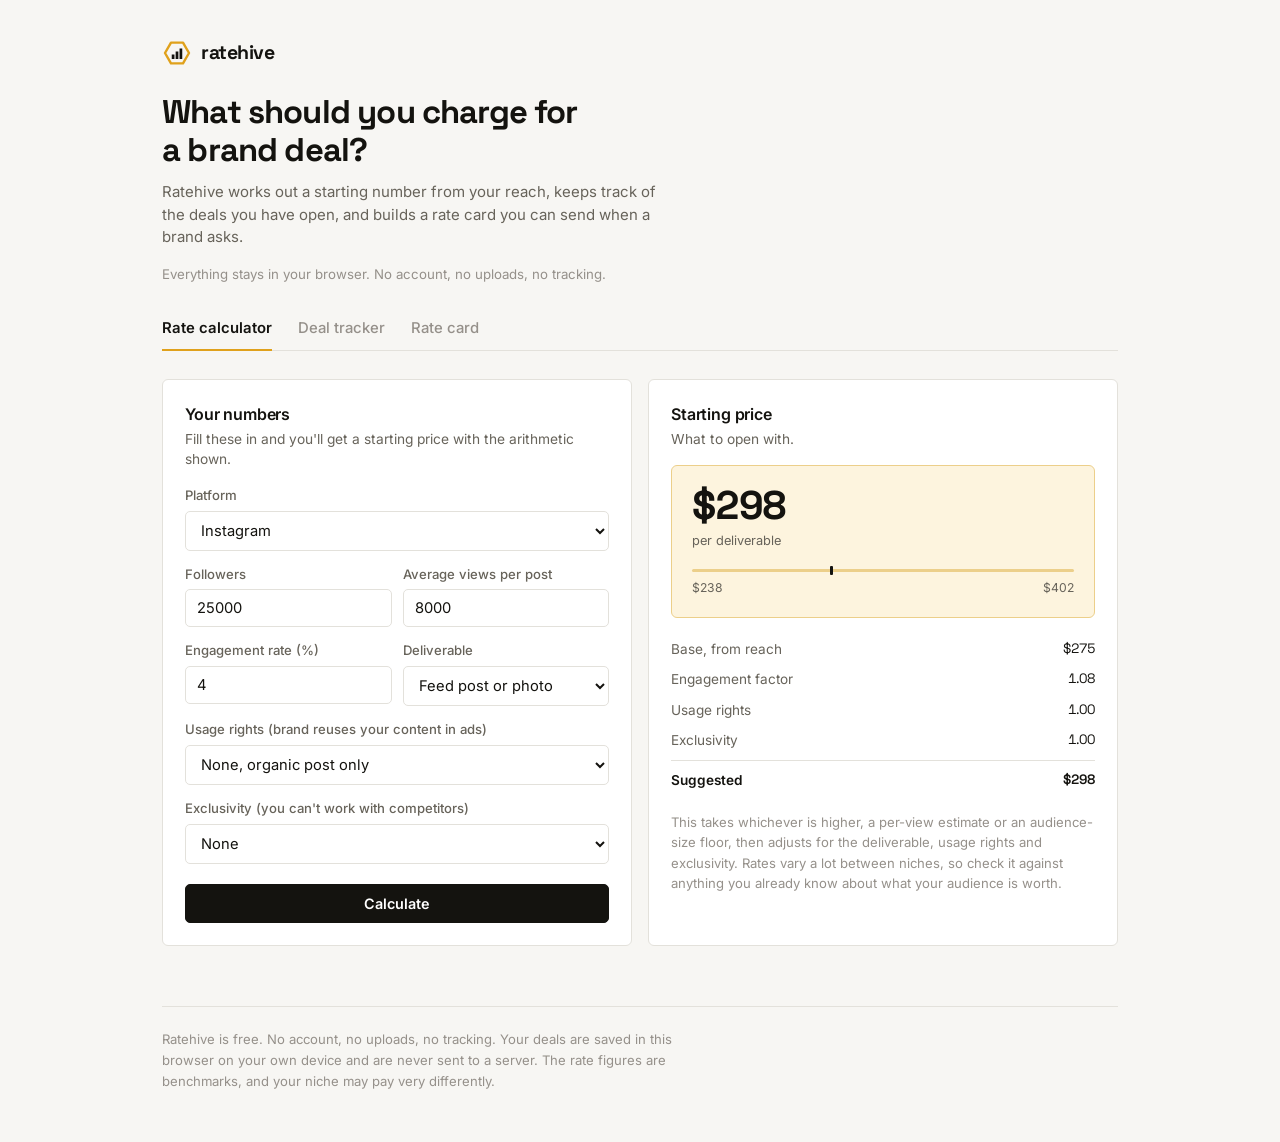
==== index.html @ e3507142 "Ratehive: free brand-deal rate calculator, tracker and rate card Single-file client-side tool. No bu" ====
<!DOCTYPE html>
<html lang="en">
<head>
<meta charset="UTF-8">
<meta name="viewport" content="width=device-width, initial-scale=1.0">
<title>Ratehive · what to charge for a brand deal</title>
<meta name="description" content="A free rate calculator, deal tracker and rate card generator for creators working with brands. No account, no uploads, everything stays in your browser.">

<!-- Social preview. Absolute URLs are required here; relative paths are ignored by
     Facebook/LinkedIn/Discord crawlers. Update if the domain ever changes. -->
<meta property="og:type" content="website">
<meta property="og:url" content="https://ratehive.github.io/">
<meta property="og:title" content="Ratehive · what to charge for a brand deal">
<meta property="og:description" content="Free rate calculator, deal tracker and rate card generator for creators. No account. Everything stays in your browser.">
<meta property="og:image" content="https://ratehive.github.io/og.png">
<meta property="og:image:width" content="1200">
<meta property="og:image:height" content="630">
<meta name="twitter:card" content="summary_large_image">
<meta name="twitter:title" content="Ratehive · what to charge for a brand deal">
<meta name="twitter:description" content="Free rate calculator, deal tracker and rate card generator for creators. No account.">
<meta name="twitter:image" content="https://ratehive.github.io/og.png">

<!-- Solid-fill mark for the favicon: the outline version used in the header fills in
     and turns to mush below about 20px. -->
<link rel="icon" href="data:image/svg+xml,%3Csvg xmlns='http://www.w3.org/2000/svg' viewBox='0 0 40 40'%3E%3Cpath d='M36 20L28 33.86L12 33.86L4 20L12 6.14L28 6.14Z' fill='%23e0a11b'/%3E%3Cg fill='%2314130f'%3E%3Crect x='13' y='22' width='3.6' height='6'/%3E%3Crect x='18.2' y='18' width='3.6' height='10'/%3E%3Crect x='23.4' y='14' width='3.6' height='14'/%3E%3C/g%3E%3C/svg%3E">

<link rel="preconnect" href="https://fonts.googleapis.com">
<link rel="preconnect" href="https://fonts.gstatic.com" crossorigin>
<link href="https://fonts.googleapis.com/css2?family=Inter:wght@400;500;600;700&family=Space+Grotesk:wght@500;700&display=swap" rel="stylesheet">
<style>
  :root{
    --bg:#f7f6f3; --paper:#ffffff; --sunk:#f2f1ec; --line:#e3e1db;
    --ink:#14130f; --ink-soft:#67635a; --ink-faint:#95908a;
    --accent:#e0a11b; --accent-wash:#fdf4de; --accent-line:#eccf8a;
    --pos:#1f7a4d; --neg:#b3271e;
    --r:6px;
  }
  @media (prefers-color-scheme: dark){
    :root{
      --bg:#111110; --paper:#1a1a18; --sunk:#211f1c; --line:#2f2d29;
      --ink:#f2f1ec; --ink-soft:#9c988e; --ink-faint:#6f6b63;
      --accent:#e8ae2e; --accent-wash:#2a2110; --accent-line:#4a3a15;
      --pos:#4bbf85; --neg:#e8695f;
    }
  }
  *{box-sizing:border-box}
  body{margin:0;font-family:Inter,-apple-system,BlinkMacSystemFont,sans-serif;
    background:var(--bg);color:var(--ink);line-height:1.5;-webkit-font-smoothing:antialiased;
    font-size:15px}
  .mono{font-family:'Space Grotesk',sans-serif;font-variant-numeric:tabular-nums}
  a{color:inherit}
  .wrap{max-width:1000px;margin:0 auto;padding:0 22px}

  header{padding:38px 0 0}
  .brand{display:flex;align-items:center;gap:9px}
  .brand svg{display:block}
  /* Set here rather than as a stroke="var(--accent)" presentation attribute, which
     older Safari fails to resolve and renders as an invisible outline. */
  .brand svg .cell{stroke:var(--accent)}
  .brand-name{font-family:'Space Grotesk',sans-serif;font-weight:700;font-size:1.22rem;letter-spacing:-.025em}
  h1{font-family:'Space Grotesk',sans-serif;font-size:2.05rem;line-height:1.15;letter-spacing:-.025em;
    margin:26px 0 12px;font-weight:700;max-width:21ch}
  .sub{color:var(--ink-soft);margin:0;max-width:56ch}
  .privacy{margin:16px 0 0;font-size:.83rem;color:var(--ink-faint)}

  nav{display:flex;gap:26px;border-bottom:1px solid var(--line);margin-top:34px}
  .tab{padding:0 0 12px;border:none;background:none;color:var(--ink-faint);cursor:pointer;
    font-size:.93rem;font-weight:500;font-family:inherit;border-bottom:2px solid transparent;margin-bottom:-1px}
  .tab:hover{color:var(--ink)}
  .tab.active{color:var(--ink);font-weight:600;border-bottom-color:var(--accent)}

  main{padding:28px 0 60px}
  .grid{display:grid;gap:16px}
  @media(min-width:840px){.cols-2{grid-template-columns:1fr 1fr}.cols-3{grid-template-columns:repeat(3,1fr)}}
  .card{background:var(--paper);border:1px solid var(--line);border-radius:var(--r);padding:22px}
  .card h2{font-size:1rem;margin:0 0 3px;font-weight:600;letter-spacing:-.01em}
  .card .lede{color:var(--ink-soft);font-size:.86rem;margin:0 0 16px}

  label{display:block;font-size:.82rem;color:var(--ink-soft);margin:14px 0 5px;font-weight:500}
  input,select{width:100%;padding:9px 11px;background:var(--paper);border:1px solid var(--line);
    border-radius:5px;color:var(--ink);font-size:.92rem;font-family:inherit}
  input:focus,select:focus{outline:2px solid var(--accent);outline-offset:-1px;border-color:transparent}
  .row{display:flex;gap:11px}.row>*{flex:1}

  button.act{background:var(--ink);color:var(--paper);border:1px solid var(--ink);padding:10px 16px;
    border-radius:5px;font-weight:600;cursor:pointer;font-size:.9rem;width:100%;margin-top:20px;font-family:inherit}
  button.act:hover{opacity:.87}
  button.ghost{background:transparent;color:var(--ink);border-color:var(--line)}
  button.ghost:hover{background:var(--sunk);opacity:1}

  .price{border:1px solid var(--accent-line);background:var(--accent-wash);border-radius:var(--r);padding:20px}
  .price .n{font-family:'Space Grotesk',sans-serif;font-size:2.5rem;font-weight:700;letter-spacing:-.03em;
    line-height:1;font-variant-numeric:tabular-nums}
  .price .per{font-size:.8rem;color:var(--ink-soft);margin-top:5px}

  /* Replaces a purely decorative gradient strip. This one actually plots where the
     suggested number falls inside the negotiating range. */
  .scale{margin-top:18px}
  .scale-track{position:relative;height:3px;background:var(--accent-line);border-radius:2px}
  .scale-mark{position:absolute;top:-3px;width:3px;height:9px;background:var(--ink);border-radius:1px;
    transform:translateX(-1px)}
  .scale-ends{display:flex;justify-content:space-between;margin-top:7px;font-size:.76rem;color:var(--ink-soft)}

  .breakdown{margin-top:16px;font-size:.85rem}
  .breakdown .line{display:flex;justify-content:space-between;padding:5px 0;color:var(--ink-soft)}
  .breakdown .line span:last-child{font-family:'Space Grotesk',sans-serif;color:var(--ink);font-variant-numeric:tabular-nums}
  .breakdown .final{border-top:1px solid var(--line);margin-top:5px;padding-top:9px;color:var(--ink);font-weight:600}
  .note{font-size:.82rem;color:var(--ink-faint);margin-top:16px;line-height:1.55}

  table{width:100%;border-collapse:collapse}
  th,td{text-align:left;padding:11px 8px;border-bottom:1px solid var(--line);font-size:.88rem}
  th{color:var(--ink-faint);font-weight:500;font-size:.8rem}
  tr:last-child td{border-bottom:none}
  td .amt{font-family:'Space Grotesk',sans-serif;font-variant-numeric:tabular-nums}
  .late{color:var(--neg)}

  .tiles{display:grid;gap:12px;grid-template-columns:repeat(2,1fr)}
  @media(min-width:640px){.tiles{grid-template-columns:repeat(4,1fr)}}
  .tile{background:var(--paper);border:1px solid var(--line);border-radius:var(--r);padding:15px}
  .tile .k{font-size:.78rem;color:var(--ink-soft)}
  .tile .v{font-family:'Space Grotesk',sans-serif;font-size:1.35rem;font-weight:700;margin-top:4px;
    letter-spacing:-.02em;font-variant-numeric:tabular-nums}
  .del{color:var(--ink-faint);cursor:pointer;border:none;background:none;font-size:.85rem;padding:4px 6px;
    font-family:inherit}
  .del:hover{color:var(--neg)}
  select.mini{padding:5px 7px;font-size:.82rem;width:auto;border-radius:4px}
  .empty{color:var(--ink-faint);padding:26px 0;font-size:.88rem}
  .storage{margin-top:16px;padding-top:14px;border-top:1px solid var(--line);display:flex;
    justify-content:space-between;align-items:center;gap:12px;flex-wrap:wrap;
    font-size:.8rem;color:var(--ink-faint)}

  .copybox{white-space:pre-wrap;font-family:ui-monospace,SFMono-Regular,Menlo,Consolas,monospace;
    font-size:.83rem;background:var(--sunk);border:1px solid var(--line);border-radius:5px;padding:16px;
    color:var(--ink);line-height:1.65}
  footer{border-top:1px solid var(--line);padding:22px 0 50px;color:var(--ink-faint);font-size:.82rem}
  footer p{margin:0;max-width:70ch;line-height:1.6}
  .view{display:none}.view.active{display:block}
</style>
</head>
<body>

<div class="wrap">
<header>
  <div class="brand">
    <svg width="30" height="30" viewBox="0 0 40 40" aria-hidden="true">
      <path class="cell" d="M36 20L28 33.86L12 33.86L4 20L12 6.14L28 6.14Z" fill="none" stroke-width="3.2" stroke-linejoin="round"/>
      <g fill="currentColor"><rect x="13" y="22" width="3.6" height="6"/><rect x="18.2" y="18" width="3.6" height="10"/><rect x="23.4" y="14" width="3.6" height="14"/></g>
    </svg>
    <span class="brand-name">ratehive</span>
  </div>
  <h1>What should you charge for a brand deal?</h1>
  <p class="sub">Ratehive works out a starting number from your reach, keeps track of the deals you have open, and builds a rate card you can send when a brand asks.</p>
  <p class="privacy">Everything stays in your browser. No account, no uploads, no tracking.</p>

  <nav>
    <button class="tab active" data-view="calc">Rate calculator</button>
    <button class="tab" data-view="tracker">Deal tracker</button>
    <button class="tab" data-view="card">Rate card</button>
  </nav>
</header>

<main>
  <!-- ============ RATE CALCULATOR ============ -->
  <section class="view active" id="calc">
    <div class="grid cols-2">
      <div class="card">
        <h2>Your numbers</h2>
        <p class="lede">Fill these in and you'll get a starting price with the arithmetic shown.</p>
        <label for="platform">Platform</label>
        <select id="platform">
          <option value="ig">Instagram</option>
          <option value="tiktok">TikTok</option>
          <option value="yt">YouTube</option>
          <option value="ytshorts">YouTube Shorts</option>
          <option value="x">X / Twitter</option>
        </select>
        <div class="row">
          <div><label for="followers">Followers</label><input id="followers" type="number" value="25000" min="0"></div>
          <div><label for="views">Average views per post</label><input id="views" type="number" value="8000" min="0"></div>
        </div>
        <div class="row">
          <div><label for="eng">Engagement rate (%)</label><input id="eng" type="number" value="4" min="0" step="0.1"></div>
          <div><label for="deliverable">Deliverable</label>
            <select id="deliverable">
              <option value="story">Story frame</option>
              <option value="post" selected>Feed post or photo</option>
              <option value="reel">Reel or short video</option>
              <option value="video">Dedicated video, 60s+</option>
              <option value="integration">Long-form integration</option>
              <option value="ugc">UGC, brand posts it not you</option>
            </select>
          </div>
        </div>
        <label for="usage">Usage rights (brand reuses your content in ads)</label>
        <select id="usage">
          <option value="1">None, organic post only</option>
          <option value="1.35">Paid usage, 3 months</option>
          <option value="1.6">Paid usage, 6 months</option>
          <option value="2">Full or perpetual usage</option>
        </select>
        <label for="excl">Exclusivity (you can't work with competitors)</label>
        <select id="excl">
          <option value="1">None</option>
          <option value="1.2">30 days</option>
          <option value="1.4">90 days</option>
        </select>
        <button class="act" onclick="calcRate()">Calculate</button>
      </div>

      <div class="card">
        <h2>Starting price</h2>
        <p class="lede">What to open with.</p>
        <div class="price">
          <div class="n" id="rateMid">$0</div>
          <div class="per">per deliverable</div>
          <div class="scale">
            <div class="scale-track"><div class="scale-mark" id="scaleMark" style="left:36%"></div></div>
            <div class="scale-ends"><span id="rateLow">$0</span><span id="rateHigh">$0</span></div>
          </div>
        </div>
        <div class="breakdown" id="breakdown"></div>
        <p class="note">This takes whichever is higher, a per-view estimate or an audience-size floor, then adjusts
          for the deliverable, usage rights and exclusivity. Rates vary a lot between niches, so check it against
          anything you already know about what your audience is worth.</p>
      </div>
    </div>
  </section>

  <!-- ============ DEAL TRACKER ============ -->
  <section class="view" id="tracker">
    <div class="tiles" id="tiles"></div>
    <div class="card" style="margin-top:16px">
      <h2>Add a deal</h2>
      <p class="lede">Who you're talking to and what stage it's at.</p>
      <div class="grid cols-3">
        <div><label for="d_brand">Brand</label><input id="d_brand" placeholder="Acme Skincare"></div>
        <div><label for="d_amount">Amount ($)</label><input id="d_amount" type="number" placeholder="1200" min="0"></div>
        <div><label for="d_due">Due date</label><input id="d_due" type="date"></div>
      </div>
      <div class="grid cols-2">
        <div><label for="d_status">Status</label>
          <select id="d_status">
            <option>Inquiry</option><option>Negotiating</option><option>Confirmed</option>
            <option>Delivered</option><option>Invoiced</option><option>Paid</option>
          </select>
        </div>
        <div><label for="d_notes">Deliverable and notes</label><input id="d_notes" placeholder="1 Reel plus 3 stories, 3mo usage"></div>
      </div>
      <button class="act" onclick="addDeal()">Add deal</button>
    </div>
    <div class="card" style="margin-top:16px">
      <h2>Pipeline</h2>
      <div id="dealTable"></div>
      <div class="storage">
        <span>Saved in this browser, on this device.</span>
        <button class="del" onclick="clearDeals()">Clear saved data</button>
      </div>
    </div>
  </section>

  <!-- ============ RATE CARD ============ -->
  <section class="view" id="card">
    <div class="grid cols-2">
      <div class="card">
        <h2>Build a rate card</h2>
        <p class="lede">For when a brand asks what your rates are.</p>
        <label for="rc_name">Your name or handle</label><input id="rc_name" placeholder="@yourhandle">
        <label for="rc_bio">One-line bio</label><input id="rc_bio" placeholder="Beauty and skincare, 25k on Instagram">
        <label for="rc_email">Contact email</label><input id="rc_email" placeholder="you@email.com">
        <label for="rc_i1">Line items, written as deliverable = price</label>
        <input id="rc_i1" value="Feed post = $600">
        <input id="rc_i2" value="Reel = $900" style="margin-top:7px">
        <input id="rc_i3" value="Story set, 3 frames = $350" style="margin-top:7px">
        <input id="rc_i4" value="UGC video, brand posts = $450" style="margin-top:7px">
        <input id="rc_i5" value="Bundle: Reel + 3 stories = $1,100" style="margin-top:7px">
        <button class="act" onclick="buildCard()">Generate</button>
      </div>
      <div class="card">
        <h2>Your rate card</h2>
        <p class="lede">Copy this into an email or a media kit.</p>
        <div id="cardOut" class="copybox"></div>
        <button class="act ghost" onclick="copyCard(this)">Copy</button>
      </div>
    </div>
  </section>
</main>

<footer>
  <p>Ratehive is free. No account, no uploads, no tracking. Your deals are saved in this browser on your own
  device and are never sent to a server. The rate figures are benchmarks, and your niche may pay very differently.</p>
</footer>
</div>

<script>
document.querySelectorAll('.tab').forEach(t=>{
  t.onclick=()=>{
    document.querySelectorAll('.tab').forEach(x=>x.classList.remove('active'));
    document.querySelectorAll('.view').forEach(x=>x.classList.remove('active'));
    t.classList.add('active');
    document.getElementById(t.dataset.view).classList.add('active');
  };
});

const CPM = {
  ig:{story:8, post:22, reel:28, video:30, integration:35, ugc:0},
  tiktok:{story:0, post:18, reel:22, video:25, integration:28, ugc:0},
  yt:{story:0, post:0, reel:20, video:0, integration:55, ugc:0},
  ytshorts:{story:0, post:0, reel:18, video:20, integration:22, ugc:0},
  x:{story:0, post:12, reel:15, video:16, integration:18, ugc:0}
};
function fmt(n){return '$'+Math.round(n).toLocaleString();}

function calcRate(){
  const p=document.getElementById('platform').value;
  const followers=+document.getElementById('followers').value||0;
  const views=+document.getElementById('views').value||0;
  const eng=+document.getElementById('eng').value||0;
  const del=document.getElementById('deliverable').value;
  const usage=+document.getElementById('usage').value;
  const excl=+document.getElementById('excl').value;

  let base, note='';
  if(del==='ugc'){
    base = 250 + Math.min(followers,200000)*0.004;
    note='UGC is priced on production value rather than reach.';
  } else {
    let cpm = (CPM[p] && CPM[p][del]) ? CPM[p][del] : 15;
    if(cpm===0){cpm=15; note='Uncommon platform and deliverable combination, so this uses a blended benchmark.';}
    const byViews = (views/1000)*cpm;
    const byFollowers = (followers/1000)*cpm*0.5;
    base = Math.max(byViews, byFollowers);
  }
  const engMult = Math.max(0.75, Math.min(1.5, 0.75 + (eng/3)*0.25));
  let mid = Math.max(base * engMult * usage * excl, 75);
  const low = mid*0.8, high = mid*1.35;

  document.getElementById('rateMid').textContent = fmt(mid);
  document.getElementById('rateLow').textContent = fmt(low);
  document.getElementById('rateHigh').textContent = fmt(high);
  document.getElementById('scaleMark').style.left = (((mid-low)/(high-low))*100).toFixed(1)+'%';

  document.getElementById('breakdown').innerHTML =
    (note?'<div class="line"><span>'+note+'</span><span></span></div>':'')+
    '<div class="line"><span>Base, from reach</span><span>'+fmt(base)+'</span></div>'+
    '<div class="line"><span>Engagement factor</span><span>'+engMult.toFixed(2)+'</span></div>'+
    '<div class="line"><span>Usage rights</span><span>'+usage.toFixed(2)+'</span></div>'+
    '<div class="line"><span>Exclusivity</span><span>'+excl.toFixed(2)+'</span></div>'+
    '<div class="line final"><span>Suggested</span><span>'+fmt(mid)+'</span></div>';
}
calcRate();

const STORE='ratehive.deals.v1';
const SAMPLE=[{brand:'Northbrook Coffee', amount:1200, due:'', status:'Negotiating', notes:'Example row, delete it'}];

// Persisted to localStorage so a refresh doesn't wipe someone's pipeline.
// Device-only: nothing here is ever sent over the network.
function loadDeals(){
  try{
    const raw=localStorage.getItem(STORE);
    if(raw===null) return SAMPLE.slice();
    const parsed=JSON.parse(raw);
    return Array.isArray(parsed) ? parsed : SAMPLE.slice();
  }catch(e){
    return SAMPLE.slice();  // private mode or storage disabled, run in memory for this tab
  }
}
function saveDeals(){ try{ localStorage.setItem(STORE, JSON.stringify(deals)); }catch(e){} }
let deals=loadDeals();

function clearDeals(){
  if(!confirm('Delete every deal saved in this browser? This cannot be undone.')) return;
  deals=[];
  renderTable();
}

function isOverdue(d){
  if(!d.due||d.status==='Paid') return false;
  // A 'YYYY-MM-DD' string parses as UTC midnight, which lands on the previous day in
  // every negative-offset timezone, so a deal due today read as overdue across the US.
  const [y,m,day]=d.due.split('-').map(Number);
  if(!y||!m||!day) return false;
  const today=new Date(); today.setHours(0,0,0,0);
  return new Date(y,m-1,day) < today;
}

function renderTiles(){
  const sum=f=>deals.filter(f).reduce((a,d)=>a+ +d.amount,0);
  const paid=sum(d=>d.status==='Paid');
  const pipeline=sum(d=>d.status!=='Paid');
  const confirmed=sum(d=>['Confirmed','Delivered','Invoiced'].includes(d.status));
  const overdue=sum(isOverdue);
  document.getElementById('tiles').innerHTML=`
    <div class="tile"><div class="k">Paid</div><div class="v" style="color:${paid?'var(--pos)':'inherit'}">${fmt(paid)}</div></div>
    <div class="tile"><div class="k">Confirmed, owed</div><div class="v">${fmt(confirmed)}</div></div>
    <div class="tile"><div class="k">Open pipeline</div><div class="v">${fmt(pipeline)}</div></div>
    <div class="tile"><div class="k">Overdue</div><div class="v" style="color:${overdue?'var(--neg)':'inherit'}">${fmt(overdue)}</div></div>`;
}

const STATUSES=['Inquiry','Negotiating','Confirmed','Delivered','Invoiced','Paid'];
function escapeHtml(s){return (s||'').replace(/[&<>"]/g,c=>({'&':'&amp;','<':'&lt;','>':'&gt;','"':'&quot;'}[c]));}

function renderTable(){
  const t=document.getElementById('dealTable');
  saveDeals();  // every mutation re-renders, so this is the single write point
  if(!deals.length){t.innerHTML='<div class="empty">No deals yet.</div>';renderTiles();return;}
  const rows=deals.map((d,i)=>`
    <tr>
      <td><strong>${escapeHtml(d.brand||'')}</strong>${d.notes?'<br><span style="color:var(--ink-faint)">'+escapeHtml(d.notes)+'</span>':''}</td>
      <td class="amt">${fmt(+d.amount||0)}</td>
      <td>${d.due ? (isOverdue(d)?'<span class="late">'+d.due+' (late)</span>':d.due) : '<span style="color:var(--ink-faint)">no date</span>'}</td>
      <td><select class="mini" onchange="setStatus(${i},this.value)">
        ${STATUSES.map(s=>`<option ${s===d.status?'selected':''}>${s}</option>`).join('')}
      </select></td>
      <td style="text-align:right"><button class="del" onclick="removeDeal(${i})">Remove</button></td>
    </tr>`).join('');
  t.innerHTML=`<table><thead><tr><th>Brand</th><th>Amount</th><th>Due</th><th>Status</th><th></th></tr></thead><tbody>${rows}</tbody></table>`;
  renderTiles();
}
function addDeal(){
  const brand=document.getElementById('d_brand').value.trim();
  if(!brand){alert('Add a brand name.');return;}
  deals.push({brand, amount:+document.getElementById('d_amount').value||0,
    due:document.getElementById('d_due').value,
    status:document.getElementById('d_status').value,
    notes:document.getElementById('d_notes').value.trim()});
  ['d_brand','d_amount','d_due','d_notes'].forEach(id=>document.getElementById(id).value='');
  renderTable();
}
function setStatus(i,v){deals[i].status=v;renderTable();}
function removeDeal(i){deals.splice(i,1);renderTable();}
renderTable();

function buildCard(){
  const name=document.getElementById('rc_name').value||'Your name';
  const bio=document.getElementById('rc_bio').value||'';
  const email=document.getElementById('rc_email').value||'';
  const items=['rc_i1','rc_i2','rc_i3','rc_i4','rc_i5'].map(id=>document.getElementById(id).value.trim()).filter(Boolean);
  let out=`RATE CARD\n${name}\n`;
  if(bio) out+=`${bio}\n`;
  out+=`${'='.repeat(38)}\n\n`;
  items.forEach(it=>{
    const parts=it.split('=');
    out+= parts.length===2 ? `${parts[0].trim().padEnd(28,' ')}${parts[1].trim()}\n` : `${it}\n`;
  });
  // Hard-wrapped short so the block survives being pasted into an email client
  // without reflowing into ragged lines.
  out+=`\nRates cover standard usage.\nExtended usage rights, exclusivity and rush\ntimelines are quoted separately.\n`;
  if(email) out+=`\nBooking: ${email}`;
  document.getElementById('cardOut').textContent=out;
}
// Takes the button explicitly. The implicit global `event` it used to read is
// non-standard and undefined in Firefox, so the whole handler threw there.
function copyCard(btn){
  navigator.clipboard.writeText(document.getElementById('cardOut').textContent).then(()=>{
    const o=btn.textContent;btn.textContent='Copied';setTimeout(()=>{btn.textContent=o;},1400);
  }).catch(()=>alert('Copy failed, select the text manually.'));
}
buildCard();
</script>
</body>
</html>
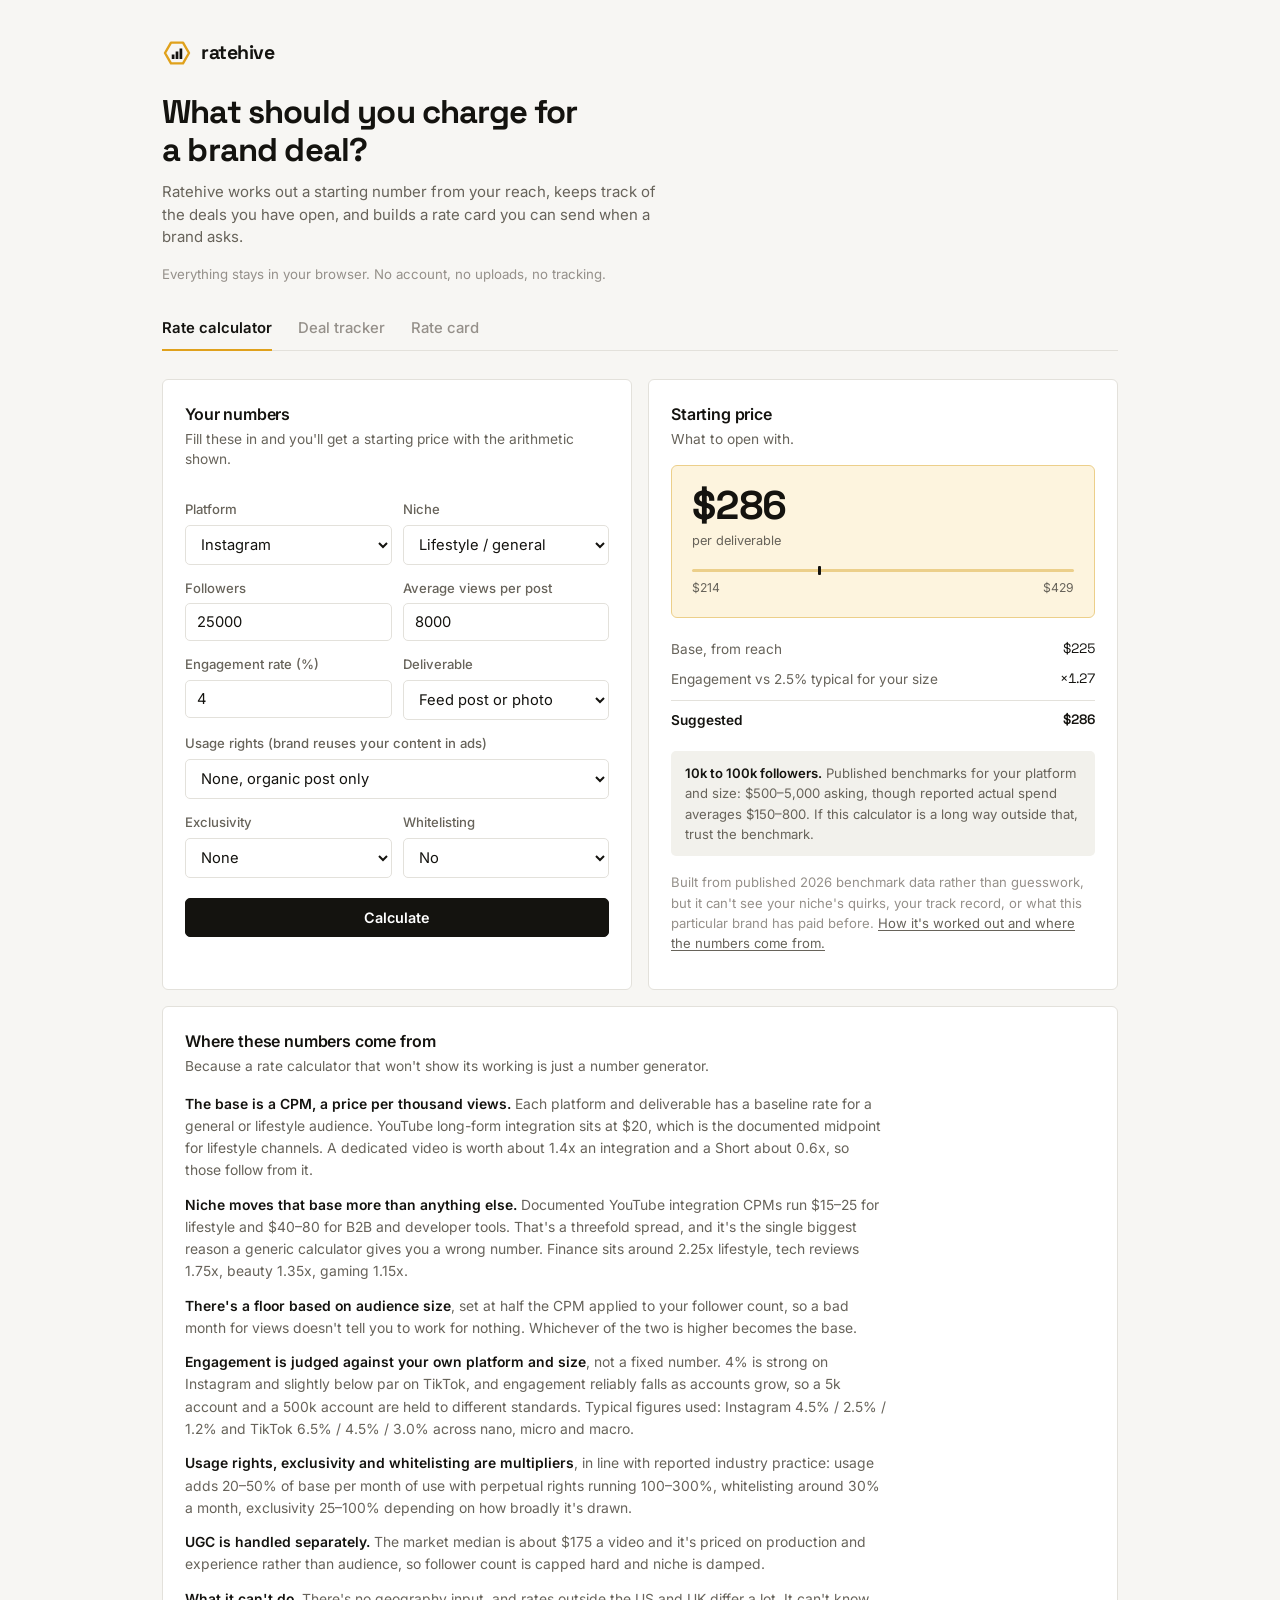
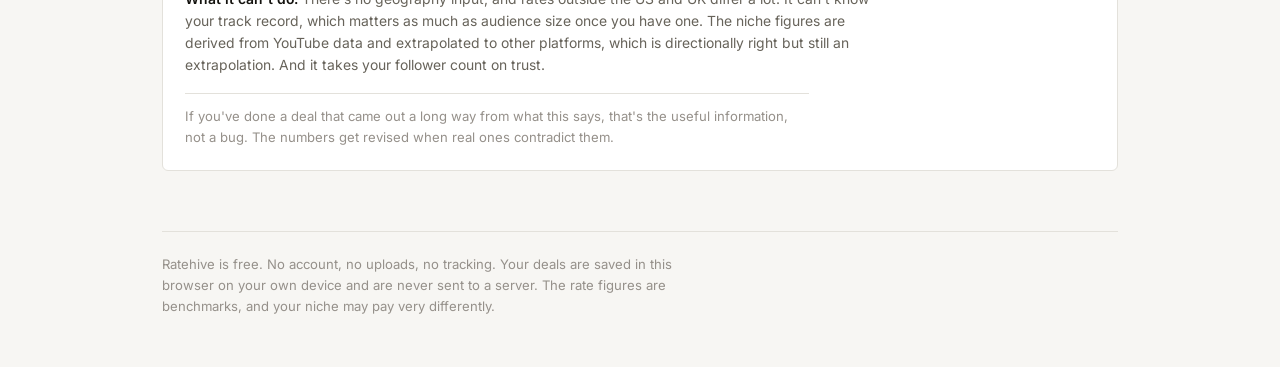
==== commit 230572bd: "Rebuild the pricing model on published benchmark data Niche is now a multiplier on the base rate. Do" ====
--- a/index.html
+++ b/index.html
@@ -106,6 +106,15 @@
   .breakdown .line span:last-child{font-family:'Space Grotesk',sans-serif;color:var(--ink);font-variant-numeric:tabular-nums}
   .breakdown .final{border-top:1px solid var(--line);margin-top:5px;padding-top:9px;color:var(--ink);font-weight:600}
   .note{font-size:.82rem;color:var(--ink-faint);margin-top:16px;line-height:1.55}
+  .note a{color:var(--ink-soft);text-decoration:underline;text-underline-offset:2px}
+  .bench{font-size:.82rem;color:var(--ink-soft);margin-top:16px;padding:12px 14px;background:var(--sunk);
+    border-radius:5px;line-height:1.55}
+  .bench strong{color:var(--ink);font-weight:600}
+  .method p{font-size:.87rem;color:var(--ink-soft);margin:0 0 12px;line-height:1.6;max-width:78ch}
+  .method p:last-child{margin-bottom:0}
+  .method strong{color:var(--ink);font-weight:600}
+  .method .hint{font-size:.82rem;color:var(--ink-faint);border-top:1px solid var(--line);padding-top:12px;
+    margin-top:16px}
 
   table{width:100%;border-collapse:collapse}
   th,td{text-align:left;padding:11px 8px;border-bottom:1px solid var(--line);font-size:.88rem}
@@ -166,14 +175,32 @@
       <div class="card">
         <h2>Your numbers</h2>
         <p class="lede">Fill these in and you'll get a starting price with the arithmetic shown.</p>
-        <label for="platform">Platform</label>
-        <select id="platform">
-          <option value="ig">Instagram</option>
-          <option value="tiktok">TikTok</option>
-          <option value="yt">YouTube</option>
-          <option value="ytshorts">YouTube Shorts</option>
-          <option value="x">X / Twitter</option>
-        </select>
+        <div class="row">
+          <div><label for="platform">Platform</label>
+            <select id="platform">
+              <option value="ig">Instagram</option>
+              <option value="tiktok">TikTok</option>
+              <option value="yt">YouTube</option>
+              <option value="ytshorts">YouTube Shorts</option>
+              <option value="x">X / Twitter</option>
+            </select>
+          </div>
+          <div><label for="niche">Niche</label>
+            <select id="niche">
+              <option value="1.00">Lifestyle / general</option>
+              <option value="1.15">Gaming</option>
+              <option value="1.20">Food / cooking</option>
+              <option value="1.35">Beauty / skincare</option>
+              <option value="1.35">Fashion</option>
+              <option value="1.25">Fitness / health</option>
+              <option value="1.50">Education / careers</option>
+              <option value="1.75">Tech / reviews</option>
+              <option value="2.05">AI / productivity</option>
+              <option value="2.25">Finance / investing</option>
+              <option value="3.00">B2B / SaaS / dev</option>
+            </select>
+          </div>
+        </div>
         <div class="row">
           <div><label for="followers">Followers</label><input id="followers" type="number" value="25000" min="0"></div>
           <div><label for="views">Average views per post</label><input id="views" type="number" value="8000" min="0"></div>
@@ -194,16 +221,27 @@
         <label for="usage">Usage rights (brand reuses your content in ads)</label>
         <select id="usage">
           <option value="1">None, organic post only</option>
-          <option value="1.35">Paid usage, 3 months</option>
-          <option value="1.6">Paid usage, 6 months</option>
-          <option value="2">Full or perpetual usage</option>
+          <option value="1.3">Paid usage, 3 months</option>
+          <option value="1.5">Paid usage, 6 months</option>
+          <option value="1.8">Paid usage, 12 months</option>
+          <option value="2.5">Full or perpetual usage</option>
         </select>
-        <label for="excl">Exclusivity (you can't work with competitors)</label>
-        <select id="excl">
-          <option value="1">None</option>
-          <option value="1.2">30 days</option>
-          <option value="1.4">90 days</option>
-        </select>
+        <div class="row">
+          <div><label for="excl">Exclusivity</label>
+            <select id="excl">
+              <option value="1">None</option>
+              <option value="1.25">30 days</option>
+              <option value="1.5">90 days</option>
+              <option value="1.8">6 months</option>
+            </select>
+          </div>
+          <div><label for="white">Whitelisting</label>
+            <select id="white">
+              <option value="1">No</option>
+              <option value="1.4">Yes, ads run from my handle</option>
+            </select>
+          </div>
+        </div>
         <button class="act" onclick="calcRate()">Calculate</button>
       </div>
 
@@ -219,9 +257,50 @@
           </div>
         </div>
         <div class="breakdown" id="breakdown"></div>
-        <p class="note">This takes whichever is higher, a per-view estimate or an audience-size floor, then adjusts
-          for the deliverable, usage rights and exclusivity. Rates vary a lot between niches, so check it against
-          anything you already know about what your audience is worth.</p>
+        <p class="bench" id="bench"></p>
+        <p class="note">Built from published 2026 benchmark data rather than guesswork, but it can't see your
+          niche's quirks, your track record, or what this particular brand has paid before.
+          <a href="#method">How it's worked out and where the numbers come from.</a></p>
+      </div>
+    </div>
+
+    <div class="card" id="method" style="margin-top:16px">
+      <h2>Where these numbers come from</h2>
+      <p class="lede">Because a rate calculator that won't show its working is just a number generator.</p>
+      <div class="method">
+        <p><strong>The base is a CPM, a price per thousand views.</strong> Each platform and deliverable has a
+          baseline rate for a general or lifestyle audience. YouTube long-form integration sits at $20, which is
+          the documented midpoint for lifestyle channels. A dedicated video is worth about 1.4x an integration
+          and a Short about 0.6x, so those follow from it.</p>
+
+        <p><strong>Niche moves that base more than anything else.</strong> Documented YouTube integration CPMs
+          run $15–25 for lifestyle and $40–80 for B2B and developer tools. That's a threefold spread, and it's
+          the single biggest reason a generic calculator gives you a wrong number. Finance sits around 2.25x
+          lifestyle, tech reviews 1.75x, beauty 1.35x, gaming 1.15x.</p>
+
+        <p><strong>There's a floor based on audience size</strong>, set at half the CPM applied to your follower
+          count, so a bad month for views doesn't tell you to work for nothing. Whichever of the two is higher
+          becomes the base.</p>
+
+        <p><strong>Engagement is judged against your own platform and size</strong>, not a fixed number.
+          4% is strong on Instagram and slightly below par on TikTok, and engagement reliably falls as accounts
+          grow, so a 5k account and a 500k account are held to different standards. Typical figures used:
+          Instagram 4.5% / 2.5% / 1.2% and TikTok 6.5% / 4.5% / 3.0% across nano, micro and macro.</p>
+
+        <p><strong>Usage rights, exclusivity and whitelisting are multipliers</strong>, in line with reported
+          industry practice: usage adds 20–50% of base per month of use with perpetual rights running 100–300%,
+          whitelisting around 30% a month, exclusivity 25–100% depending on how broadly it's drawn.</p>
+
+        <p><strong>UGC is handled separately.</strong> The market median is about $175 a video and it's priced on
+          production and experience rather than audience, so follower count is capped hard and niche is damped.</p>
+
+        <p><strong>What it can't do.</strong> There's no geography input, and rates outside the US and UK differ
+          a lot. It can't know your track record, which matters as much as audience size once you have one. The
+          niche figures are derived from YouTube data and extrapolated to other platforms, which is directionally
+          right but still an extrapolation. And it takes your follower count on trust.</p>
+
+        <p class="hint">If you've done a deal that came out a long way from what this says, that's the useful
+          information, not a bug. The numbers get revised when real ones contradict them.</p>
       </div>
     </div>
   </section>
@@ -301,53 +380,137 @@
   };
 });
 
+/* ---------------------------------------------------------------------------
+   Pricing model. Every constant below is derived from published 2026 benchmark
+   data rather than invented; the working is in pricing-model/RESEARCH.md.
+
+   Structure: a per-view CPM set at the lifestyle/general baseline, multiplied by
+   a niche factor, floored by an audience-size model, then adjusted for
+   engagement relative to what is normal for that platform and account size.
+--------------------------------------------------------------------------- */
+
+// Baseline CPMs, in dollars per 1,000 views, for a lifestyle/general audience.
+// YouTube integration is anchored at 20 because that is the documented lifestyle
+// midpoint; dedicated video is 1.4x and Shorts 0.6x, matching observed structure.
 const CPM = {
-  ig:{story:8, post:22, reel:28, video:30, integration:35, ugc:0},
-  tiktok:{story:0, post:18, reel:22, video:25, integration:28, ugc:0},
-  yt:{story:0, post:0, reel:20, video:0, integration:55, ugc:0},
-  ytshorts:{story:0, post:0, reel:18, video:20, integration:22, ugc:0},
-  x:{story:0, post:12, reel:15, video:16, integration:18, ugc:0}
+  ig:       {story:8,  post:18, reel:27, video:27, integration:27, ugc:0},
+  tiktok:   {story:6,  post:22, reel:22, video:24, integration:24, ugc:0},
+  yt:       {story:0,  post:0,  reel:12, video:28, integration:20, ugc:0},
+  ytshorts: {story:0,  post:0,  reel:12, video:14, integration:12, ugc:0},
+  x:        {story:0,  post:10, reel:13, video:13, integration:14, ugc:0}
 };
+
+// Typical engagement rate (%) by platform and account size. Engagement means
+// different things per platform: 4% is strong on Instagram and below par on
+// TikTok, so the same input has to be judged against the right yardstick.
+const ENG_BASE = {
+  ig:       {nano:4.5, micro:2.5, macro:1.2},
+  tiktok:   {nano:6.5, micro:4.5, macro:3.0},
+  yt:       {nano:4.0, micro:2.7, macro:1.8},
+  ytshorts: {nano:5.0, micro:3.5, macro:2.2},
+  x:        {nano:1.0, micro:0.6, macro:0.3}
+};
+
+// Published asking ranges, shown as a sanity check. Deliberately paired with
+// what brands reportedly pay, because the gap between the two is large and a
+// calculator that hides it sets people up to be disappointed.
+const BENCH = {
+  ig:       {nano:'$100–500 a feed post', micro:'$500–5,000 asking, though reported actual spend averages $150–800', macro:'$5,000–50,000 a feed post'},
+  tiktok:   {nano:'$150–400 a video',     micro:'$500–3,000 a video',   macro:'$3,000–20,000 a video'},
+  yt:       {nano:'$200–600 a video',     micro:'$1,000–10,000 asking for a dedicated video, with integrations lower', macro:'$10,000–100,000 a dedicated video'},
+  ytshorts: {nano:'$200–600 a short',     micro:'$500–3,000 a short',    macro:'$3,000–20,000 a short'},
+  x:        {nano:'$50–300 a post',       micro:'$300–1,500 a post',     macro:'$1,500–10,000 a post'}
+};
+
+// The least a brand realistically pays for the work, whatever the reach. A pure CPM
+// model collapses toward nothing for small accounts and would have told a 6k-follower
+// creator to charge $75 against a documented nano floor of $100. Underpricing a small
+// creator is the worst thing this tool could do, so these hold the bottom.
+const MIN_FEE = {story:50, post:100, reel:150, video:200, integration:200, ugc:75};
+
 function fmt(n){return '$'+Math.round(n).toLocaleString();}
+function tierOf(f){ return f < 10000 ? 'nano' : (f < 100000 ? 'micro' : 'macro'); }
+function clamp(v,lo,hi){ return Math.max(lo, Math.min(hi, v)); }
 
 function calcRate(){
   const p=document.getElementById('platform').value;
+  // `|| 1` so a missing or unparseable selection degrades to the neutral multiplier
+  // rather than zeroing the whole base out.
+  const niche=+document.getElementById('niche').value || 1;
   const followers=+document.getElementById('followers').value||0;
   const views=+document.getElementById('views').value||0;
   const eng=+document.getElementById('eng').value||0;
   const del=document.getElementById('deliverable').value;
   const usage=+document.getElementById('usage').value;
   const excl=+document.getElementById('excl').value;
-
-  let base, note='';
+  const white=+document.getElementById('white').value;
+
+  const tier=tierOf(followers);
+  let base, note='', nicheApplied=niche;
+
   if(del==='ugc'){
-    base = 250 + Math.min(followers,200000)*0.004;
-    note='UGC is priced on production value rather than reach.';
+    // Priced on production and experience, so audience size is capped hard and
+    // niche is damped: a brand buying footage cares less about who follows you.
+    nicheApplied = 1 + (niche-1)*0.4;
+    base = (150 + Math.min(followers,150000)*0.002) * nicheApplied;
+    note='UGC is priced on production rather than reach, so follower count barely moves it.';
   } else {
-    let cpm = (CPM[p] && CPM[p][del]) ? CPM[p][del] : 15;
-    if(cpm===0){cpm=15; note='Uncommon platform and deliverable combination, so this uses a blended benchmark.';}
-    const byViews = (views/1000)*cpm;
-    const byFollowers = (followers/1000)*cpm*0.5;
+    let cpm = (CPM[p] && CPM[p][del]) ? CPM[p][del] : 0;
+    if(!cpm){ cpm=15; note='Unusual platform and deliverable pairing, so this falls back to a blended benchmark.'; }
+    const byViews = (views/1000) * cpm * niche;
+    // Audience-size floor, so a creator whose views are temporarily down isn't
+    // told to charge nothing. Half CPM, because followers convert to views at
+    // well under 100%.
+    const byFollowers = (followers/1000) * cpm * 0.5 * niche;
     base = Math.max(byViews, byFollowers);
   }
-  const engMult = Math.max(0.75, Math.min(1.5, 0.75 + (eng/3)*0.25));
-  let mid = Math.max(base * engMult * usage * excl, 75);
-  const low = mid*0.8, high = mid*1.35;
+
+  const engBase = (ENG_BASE[p] || ENG_BASE.ig)[tier];
+  const engRatio = eng > 0 ? eng/engBase : 1;
+  const engMult = clamp(0.55 + 0.45*engRatio, 0.8, 1.45);
+
+  // Niche lifts the floor too, but at half strength: a B2B nano creator is worth more
+  // than a lifestyle one, just not by the full multiplier at this end of the market.
+  const floor = (MIN_FEE[del] || 100) * (1 + (niche-1)*0.5);
+  const computed = base * engMult * usage * excl * white;
+  const mid = Math.max(computed, floor);
+  const low = mid*0.75, high = mid*1.5;
+  const flooredBy = mid > computed;
 
   document.getElementById('rateMid').textContent = fmt(mid);
   document.getElementById('rateLow').textContent = fmt(low);
   document.getElementById('rateHigh').textContent = fmt(high);
   document.getElementById('scaleMark').style.left = (((mid-low)/(high-low))*100).toFixed(1)+'%';
 
-  document.getElementById('breakdown').innerHTML =
-    (note?'<div class="line"><span>'+note+'</span><span></span></div>':'')+
-    '<div class="line"><span>Base, from reach</span><span>'+fmt(base)+'</span></div>'+
-    '<div class="line"><span>Engagement factor</span><span>'+engMult.toFixed(2)+'</span></div>'+
-    '<div class="line"><span>Usage rights</span><span>'+usage.toFixed(2)+'</span></div>'+
-    '<div class="line"><span>Exclusivity</span><span>'+excl.toFixed(2)+'</span></div>'+
-    '<div class="line final"><span>Suggested</span><span>'+fmt(mid)+'</span></div>';
+  const rows=[];
+  if(note) rows.push('<div class="line"><span>'+note+'</span><span></span></div>');
+  rows.push('<div class="line"><span>Base, from reach</span><span>'+fmt(base)+'</span></div>');
+  if(del!=='ugc' && niche!==1)
+    rows.push('<div class="line"><span>Niche, already in the base</span><span>&times;'+niche.toFixed(2)+'</span></div>');
+  rows.push('<div class="line"><span>Engagement vs '+engBase+'% typical for your size</span><span>&times;'+engMult.toFixed(2)+'</span></div>');
+  if(usage!==1) rows.push('<div class="line"><span>Usage rights</span><span>&times;'+usage.toFixed(2)+'</span></div>');
+  if(excl!==1)  rows.push('<div class="line"><span>Exclusivity</span><span>&times;'+excl.toFixed(2)+'</span></div>');
+  if(white!==1) rows.push('<div class="line"><span>Whitelisting</span><span>&times;'+white.toFixed(2)+'</span></div>');
+  if(flooredBy)
+    rows.push('<div class="line"><span>Held at the minimum a brand pays for this</span><span>'+fmt(floor)+'</span></div>');
+  rows.push('<div class="line final"><span>Suggested</span><span>'+fmt(mid)+'</span></div>');
+  document.getElementById('breakdown').innerHTML = rows.join('');
+
+  const tierWord = {nano:'Under 10k followers', micro:'10k to 100k followers', macro:'Over 100k followers'}[tier];
+  document.getElementById('bench').innerHTML =
+    '<strong>'+tierWord+'.</strong> Published benchmarks for your platform and size: '+
+    ((BENCH[p]||BENCH.ig)[tier])+'. If this calculator is a long way outside that, trust the benchmark.';
 }
 calcRate();
+
+// Recalculate as inputs change. The button stays for anyone who expects one, but
+// watching the number move while you switch niche is what makes the model legible.
+['platform','niche','followers','views','eng','deliverable','usage','excl','white']
+  .forEach(id=>{
+    const el=document.getElementById(id);
+    el.addEventListener('change', calcRate);
+    el.addEventListener('input', calcRate);
+  });
 
 const STORE='ratehive.deals.v1';
 const SAMPLE=[{brand:'Northbrook Coffee', amount:1200, due:'', status:'Negotiating', notes:'Example row, delete it'}];
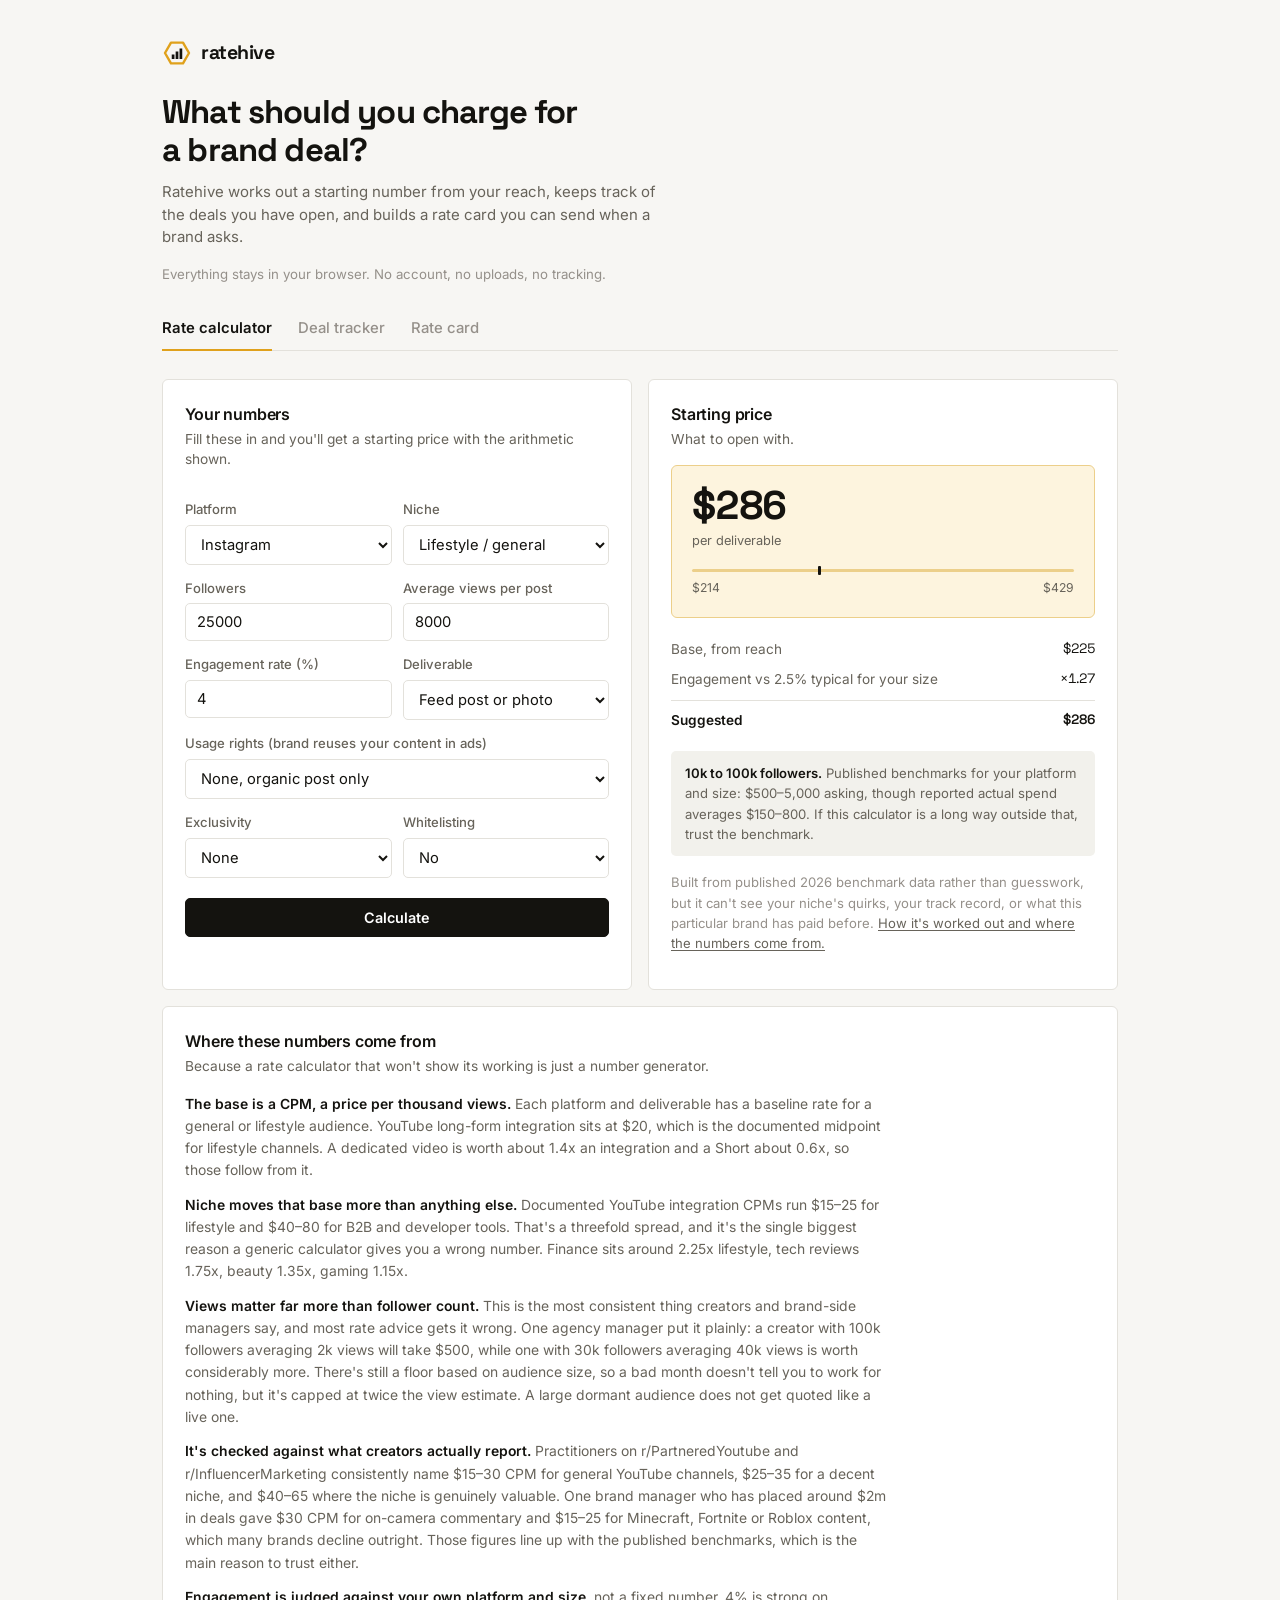
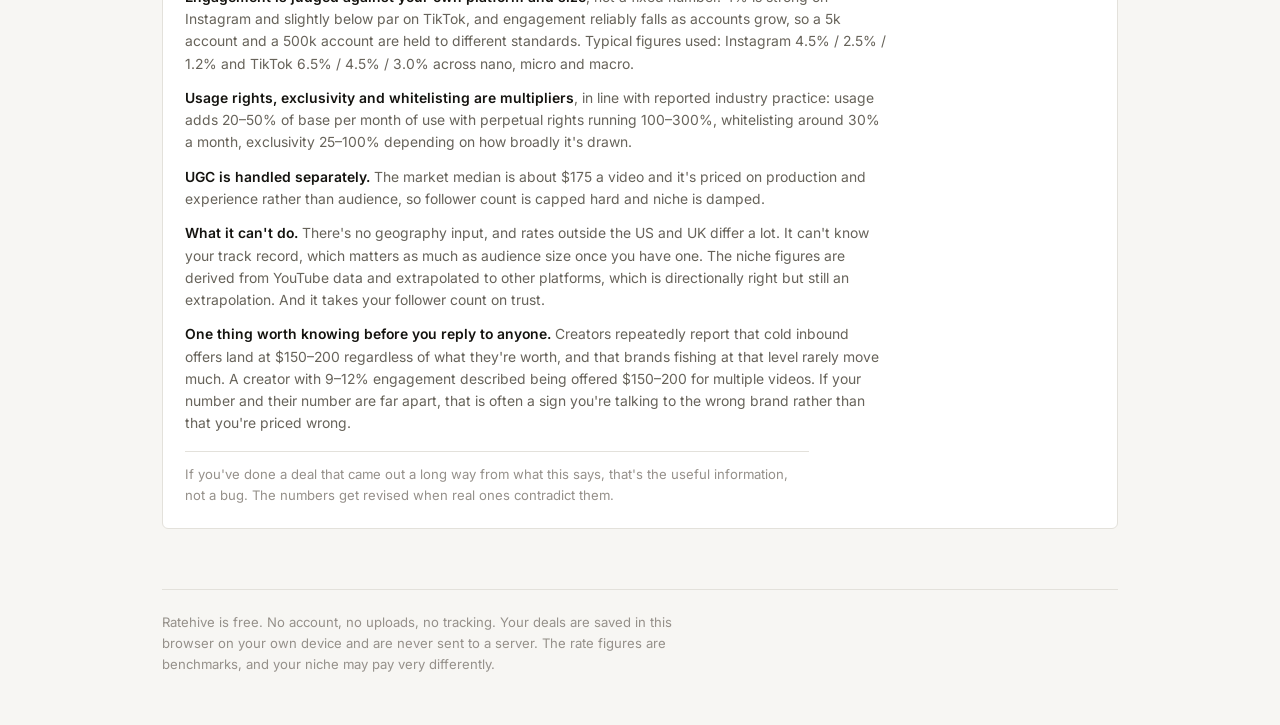
==== commit c8b32814: "Correct the model against creator-reported deals Published benchmarks are aggregated asking rates. T" ====
--- a/index.html
+++ b/index.html
@@ -188,7 +188,7 @@
           <div><label for="niche">Niche</label>
             <select id="niche">
               <option value="1.00">Lifestyle / general</option>
-              <option value="1.15">Gaming</option>
+              <option value="1.00">Gaming</option>
               <option value="1.20">Food / cooking</option>
               <option value="1.35">Beauty / skincare</option>
               <option value="1.35">Fashion</option>
@@ -278,9 +278,19 @@
           the single biggest reason a generic calculator gives you a wrong number. Finance sits around 2.25x
           lifestyle, tech reviews 1.75x, beauty 1.35x, gaming 1.15x.</p>
 
-        <p><strong>There's a floor based on audience size</strong>, set at half the CPM applied to your follower
-          count, so a bad month for views doesn't tell you to work for nothing. Whichever of the two is higher
-          becomes the base.</p>
+        <p><strong>Views matter far more than follower count.</strong> This is the most consistent thing
+          creators and brand-side managers say, and most rate advice gets it wrong. One agency manager put it
+          plainly: a creator with 100k followers averaging 2k views will take $500, while one with 30k followers
+          averaging 40k views is worth considerably more. There's still a floor based on audience size, so a bad
+          month doesn't tell you to work for nothing, but it's capped at twice the view estimate. A large dormant
+          audience does not get quoted like a live one.</p>
+
+        <p><strong>It's checked against what creators actually report.</strong> Practitioners on r/PartneredYoutube
+          and r/InfluencerMarketing consistently name $15–30 CPM for general YouTube channels, $25–35 for a decent
+          niche, and $40–65 where the niche is genuinely valuable. One brand manager who has placed around $2m in
+          deals gave $30 CPM for on-camera commentary and $15–25 for Minecraft, Fortnite or Roblox content, which
+          many brands decline outright. Those figures line up with the published benchmarks, which is the main
+          reason to trust either.</p>
 
         <p><strong>Engagement is judged against your own platform and size</strong>, not a fixed number.
           4% is strong on Instagram and slightly below par on TikTok, and engagement reliably falls as accounts
@@ -298,6 +308,12 @@
           a lot. It can't know your track record, which matters as much as audience size once you have one. The
           niche figures are derived from YouTube data and extrapolated to other platforms, which is directionally
           right but still an extrapolation. And it takes your follower count on trust.</p>
+
+        <p><strong>One thing worth knowing before you reply to anyone.</strong> Creators repeatedly report that
+          cold inbound offers land at $150–200 regardless of what they're worth, and that brands fishing at that
+          level rarely move much. A creator with 9–12% engagement described being offered $150–200 for multiple
+          videos. If your number and their number are far apart, that is often a sign you're talking to the wrong
+          brand rather than that you're priced wrong.</p>
 
         <p class="hint">If you've done a deal that came out a long way from what this says, that's the useful
           information, not a bug. The numbers get revised when real ones contradict them.</p>
@@ -403,6 +419,12 @@
 // Typical engagement rate (%) by platform and account size. Engagement means
 // different things per platform: 4% is strong on Instagram and below par on
 // TikTok, so the same input has to be judged against the right yardstick.
+// How much engagement is allowed to move the price, by platform. On YouTube the view
+// count already encodes how well a video performed, and practitioners there price almost
+// purely on views times CPM, so engagement barely moves it. On Instagram and TikTok,
+// where a follower count can be inert, engagement carries much more information.
+const ENG_WEIGHT = {ig:1, tiktok:1, yt:0.4, ytshorts:0.6, x:1};
+
 const ENG_BASE = {
   ig:       {nano:4.5, micro:2.5, macro:1.2},
   tiktok:   {nano:6.5, micro:4.5, macro:3.0},
@@ -458,16 +480,20 @@
     let cpm = (CPM[p] && CPM[p][del]) ? CPM[p][del] : 0;
     if(!cpm){ cpm=15; note='Unusual platform and deliverable pairing, so this falls back to a blended benchmark.'; }
     const byViews = (views/1000) * cpm * niche;
-    // Audience-size floor, so a creator whose views are temporarily down isn't
-    // told to charge nothing. Half CPM, because followers convert to views at
-    // well under 100%.
-    const byFollowers = (followers/1000) * cpm * 0.5 * niche;
+    let byFollowers = (followers/1000) * cpm * 0.5 * niche;
+    // Sponsors buy views, not followers. Creators and brand-side managers say this
+    // consistently, and a channel with a big dormant audience gets offered close to
+    // its view count, not its sub count. So the audience-size figure is capped at
+    // twice the view estimate: it still cushions a bad month, but it can't quote a
+    // 330k-follower account with 8k views as if it were worth $3,000.
+    if(views > 0) byFollowers = Math.min(byFollowers, byViews * 2);
     base = Math.max(byViews, byFollowers);
   }
 
   const engBase = (ENG_BASE[p] || ENG_BASE.ig)[tier];
   const engRatio = eng > 0 ? eng/engBase : 1;
-  const engMult = clamp(0.55 + 0.45*engRatio, 0.8, 1.45);
+  const engRaw = clamp(0.55 + 0.45*engRatio, 0.8, 1.45);
+  const engMult = 1 + (engRaw - 1) * (ENG_WEIGHT[p] ?? 1);
 
   // Niche lifts the floor too, but at half strength: a B2B nano creator is worth more
   // than a lifestyle one, just not by the full multiplier at this end of the market.
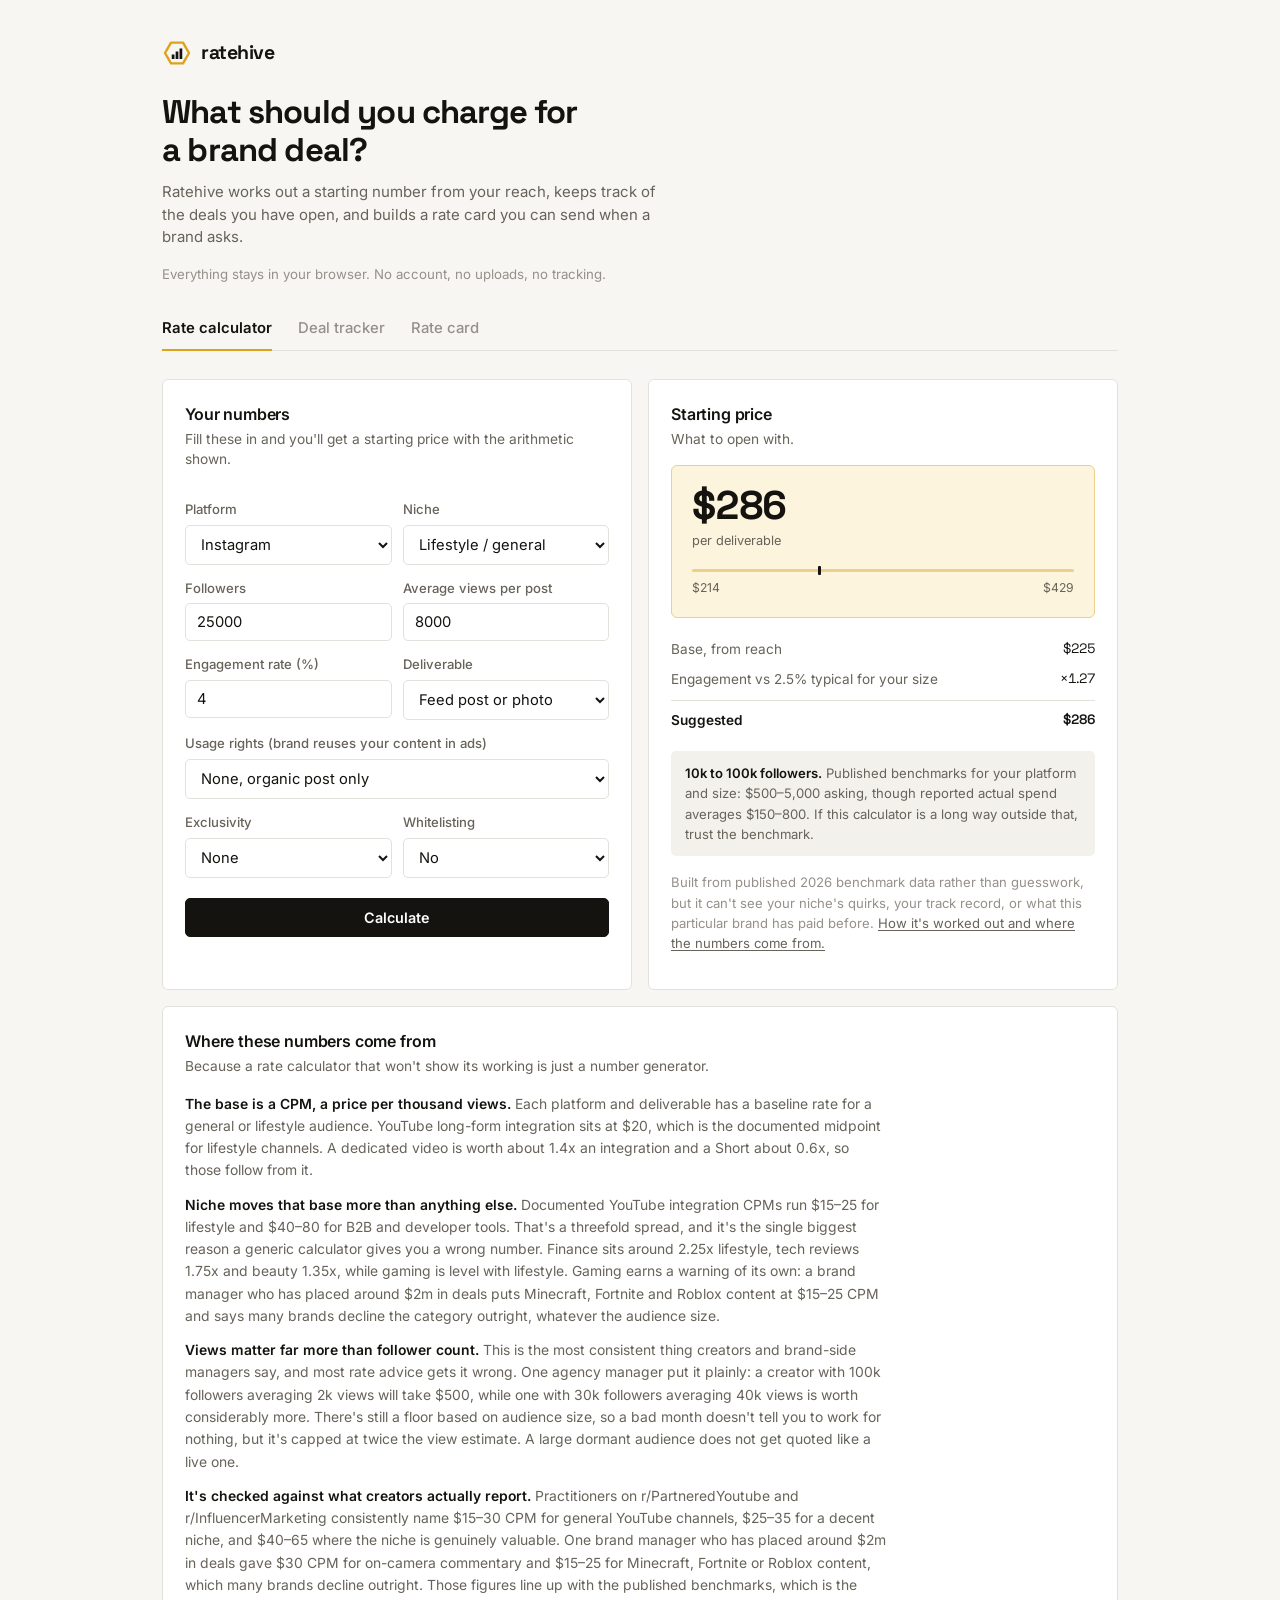
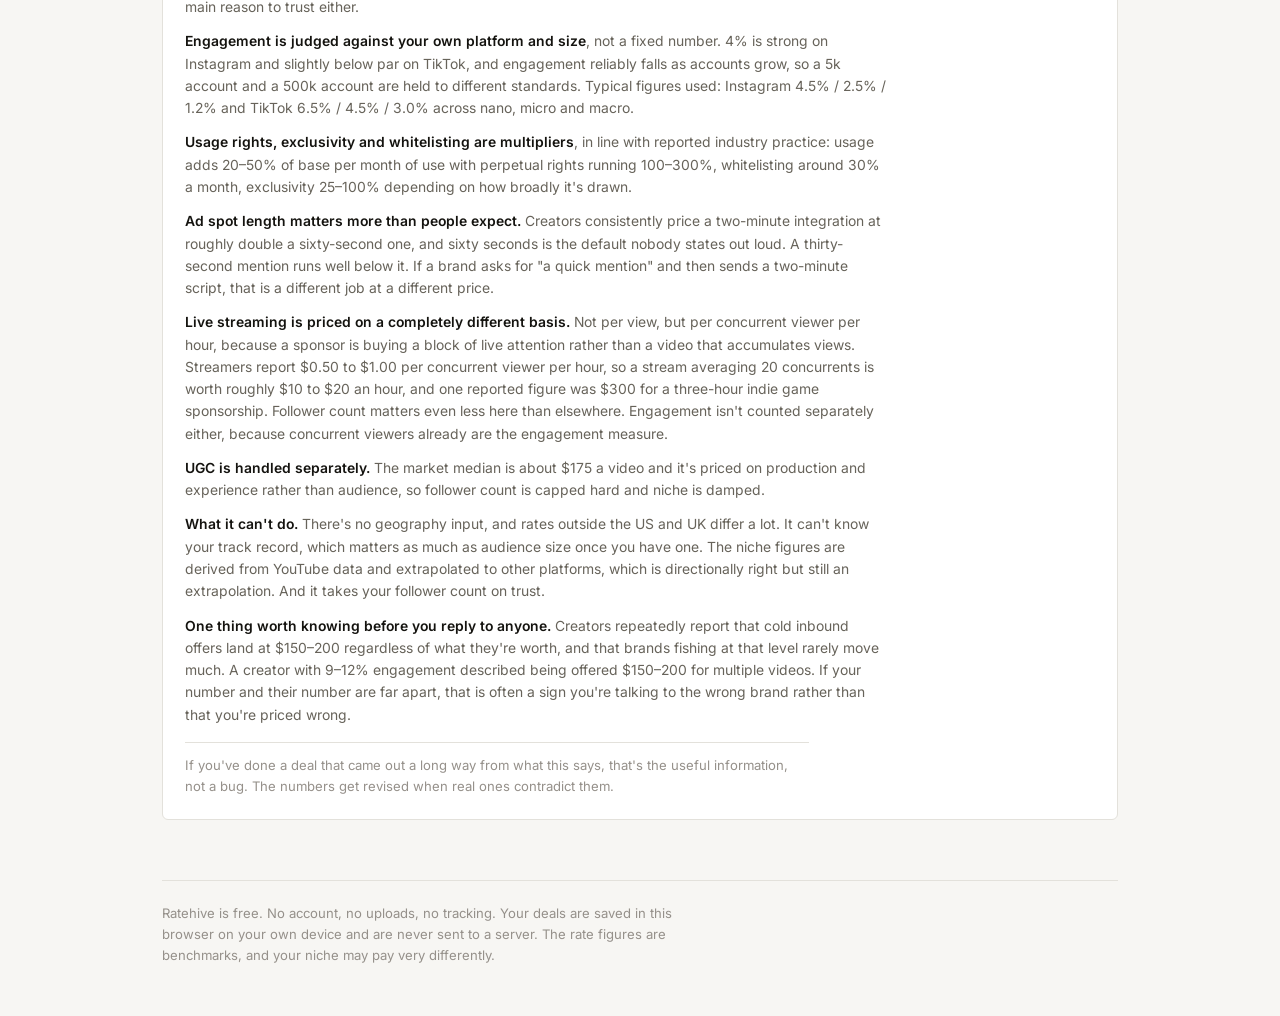
==== commit aed373e2: "Add ad-spot length and live streaming Ad spot length: creators price a two-minute integration at rou" ====
--- a/index.html
+++ b/index.html
@@ -182,6 +182,7 @@
               <option value="tiktok">TikTok</option>
               <option value="yt">YouTube</option>
               <option value="ytshorts">YouTube Shorts</option>
+              <option value="twitch">Twitch / live stream</option>
               <option value="x">X / Twitter</option>
             </select>
           </div>
@@ -203,20 +204,22 @@
         </div>
         <div class="row">
           <div><label for="followers">Followers</label><input id="followers" type="number" value="25000" min="0"></div>
-          <div><label for="views">Average views per post</label><input id="views" type="number" value="8000" min="0"></div>
+          <div><label for="views" id="viewsLabel">Average views per post</label><input id="views" type="number" value="8000" min="0"></div>
         </div>
         <div class="row">
-          <div><label for="eng">Engagement rate (%)</label><input id="eng" type="number" value="4" min="0" step="0.1"></div>
+          <div><label for="eng" id="engLabel">Engagement rate (%)</label><input id="eng" type="number" value="4" min="0" step="0.1"></div>
           <div><label for="deliverable">Deliverable</label>
-            <select id="deliverable">
-              <option value="story">Story frame</option>
-              <option value="post" selected>Feed post or photo</option>
-              <option value="reel">Reel or short video</option>
-              <option value="video">Dedicated video, 60s+</option>
-              <option value="integration">Long-form integration</option>
-              <option value="ugc">UGC, brand posts it not you</option>
-            </select>
+            <select id="deliverable"></select>
           </div>
+        </div>
+        <div id="durationRow">
+          <label for="duration">Ad spot length</label>
+          <select id="duration">
+            <option value="0.65">30 seconds, brief mention</option>
+            <option value="1" selected>60 seconds, the usual</option>
+            <option value="1.45">90 seconds</option>
+            <option value="2">2 minutes or more</option>
+          </select>
         </div>
         <label for="usage">Usage rights (brand reuses your content in ads)</label>
         <select id="usage">
@@ -276,7 +279,10 @@
         <p><strong>Niche moves that base more than anything else.</strong> Documented YouTube integration CPMs
           run $15–25 for lifestyle and $40–80 for B2B and developer tools. That's a threefold spread, and it's
           the single biggest reason a generic calculator gives you a wrong number. Finance sits around 2.25x
-          lifestyle, tech reviews 1.75x, beauty 1.35x, gaming 1.15x.</p>
+          lifestyle, tech reviews 1.75x and beauty 1.35x, while gaming is level with lifestyle. Gaming earns a
+          warning of its own: a brand manager who has placed around $2m in deals puts Minecraft, Fortnite and
+          Roblox content at $15&ndash;25 CPM and says many brands decline the category outright, whatever the
+          audience size.</p>
 
         <p><strong>Views matter far more than follower count.</strong> This is the most consistent thing
           creators and brand-side managers say, and most rate advice gets it wrong. One agency manager put it
@@ -300,6 +306,18 @@
         <p><strong>Usage rights, exclusivity and whitelisting are multipliers</strong>, in line with reported
           industry practice: usage adds 20–50% of base per month of use with perpetual rights running 100–300%,
           whitelisting around 30% a month, exclusivity 25–100% depending on how broadly it's drawn.</p>
+
+        <p><strong>Ad spot length matters more than people expect.</strong> Creators consistently price a
+          two-minute integration at roughly double a sixty-second one, and sixty seconds is the default nobody
+          states out loud. A thirty-second mention runs well below it. If a brand asks for "a quick mention" and
+          then sends a two-minute script, that is a different job at a different price.</p>
+
+        <p><strong>Live streaming is priced on a completely different basis.</strong> Not per view, but per
+          concurrent viewer per hour, because a sponsor is buying a block of live attention rather than a video
+          that accumulates views. Streamers report $0.50 to $1.00 per concurrent viewer per hour, so a stream
+          averaging 20 concurrents is worth roughly $10 to $20 an hour, and one reported figure was $300 for a
+          three-hour indie game sponsorship. Follower count matters even less here than elsewhere. Engagement
+          isn't counted separately either, because concurrent viewers already are the engagement measure.</p>
 
         <p><strong>UGC is handled separately.</strong> The market median is about $175 a video and it's priced on
           production and experience rather than audience, so follower count is capped hard and niche is damped.</p>
@@ -416,6 +434,64 @@
   x:        {story:0,  post:10, reel:13, video:13, integration:14, ugc:0}
 };
 
+/* Live streaming is not priced per view. It's priced per concurrent viewer per hour,
+   because a sponsor is buying a block of a live audience's attention rather than a
+   video that accrues views over time. Reported figures cluster at $0.50-1.00 per
+   concurrent viewer per hour, so the baseline sits at $0.75 for a general audience. */
+const STREAM_RATE = 0.75;
+// Minimums are deliberately low here. Small streamers report real deals at $10-20 an
+// hour, so a floor set at video-deliverable levels would tell a 20-concurrent streamer
+// to ask several times the going rate and get nothing. These say "don't stream for
+// less than this" without inventing a market that doesn't exist.
+const STREAM_DELIVERABLES = {
+  stream1: {label:'Sponsored stream, 1 hour',  hours:1, mult:1,   min:25},
+  stream2: {label:'Sponsored stream, 2 hours', hours:2, mult:1,   min:40},
+  stream3: {label:'Sponsored stream, 3 hours', hours:3, mult:1,   min:60},
+  streamx: {label:'Stream plus social posts',  hours:3, mult:1.3, min:100}
+};
+
+const VIDEO_DELIVERABLES = {
+  story:       'Story frame',
+  post:        'Feed post or photo',
+  reel:        'Reel or short video',
+  video:       'Dedicated video, 60s+',
+  integration: 'Long-form integration',
+  ugc:         'UGC, brand posts it not you'
+};
+
+// Deliverables where an ad-spot length is a meaningful question. A story frame or a
+// static feed post doesn't have one.
+const TIMED = new Set(['reel','video','integration']);
+
+function isStream(p){ return p === 'twitch'; }
+
+// The deliverable list and a couple of field labels change with platform, because a
+// streamer's inputs are genuinely different numbers, not the same ones renamed.
+function syncPlatformUI(){
+  const p = document.getElementById('platform').value;
+  const del = document.getElementById('deliverable');
+  const streaming = isStream(p);
+  const wanted = streaming
+    ? Object.entries(STREAM_DELIVERABLES).map(([k,v]) => [k, v.label])
+    : Object.entries(VIDEO_DELIVERABLES);
+
+  const current = del.value;
+  if (del.dataset.mode !== (streaming ? 'stream' : 'video')) {
+    del.innerHTML = wanted.map(([k,l]) => `<option value="${k}">${l}</option>`).join('');
+    del.dataset.mode = streaming ? 'stream' : 'video';
+    if ([...del.options].some(o => o.value === current)) del.value = current;
+    else del.value = streaming ? 'stream2' : 'post';
+  }
+
+  document.getElementById('viewsLabel').textContent =
+    streaming ? 'Average concurrent viewers' : 'Average views per post';
+  document.getElementById('engLabel').textContent =
+    streaming ? 'Chat engagement (%), optional' : 'Engagement rate (%)';
+  // Length is baked into the stream deliverables, and meaningless for a static post.
+  document.getElementById('durationRow').style.display =
+    (!streaming && TIMED.has(del.value)) ? '' : 'none';
+}
+
 // Typical engagement rate (%) by platform and account size. Engagement means
 // different things per platform: 4% is strong on Instagram and below par on
 // TikTok, so the same input has to be judged against the right yardstick.
@@ -423,13 +499,16 @@
 // count already encodes how well a video performed, and practitioners there price almost
 // purely on views times CPM, so engagement barely moves it. On Instagram and TikTok,
 // where a follower count can be inert, engagement carries much more information.
-const ENG_WEIGHT = {ig:1, tiktok:1, yt:0.4, ytshorts:0.6, x:1};
+// Streaming is 0: concurrent viewers already are the engagement measure, so counting
+// it twice would double-reward the same thing.
+const ENG_WEIGHT = {ig:1, tiktok:1, yt:0.4, ytshorts:0.6, twitch:0, x:1};
 
 const ENG_BASE = {
   ig:       {nano:4.5, micro:2.5, macro:1.2},
   tiktok:   {nano:6.5, micro:4.5, macro:3.0},
   yt:       {nano:4.0, micro:2.7, macro:1.8},
   ytshorts: {nano:5.0, micro:3.5, macro:2.2},
+  twitch:   {nano:5.0, micro:3.0, macro:2.0},
   x:        {nano:1.0, micro:0.6, macro:0.3}
 };
 
@@ -441,6 +520,9 @@
   tiktok:   {nano:'$150–400 a video',     micro:'$500–3,000 a video',   macro:'$3,000–20,000 a video'},
   yt:       {nano:'$200–600 a video',     micro:'$1,000–10,000 asking for a dedicated video, with integrations lower', macro:'$10,000–100,000 a dedicated video'},
   ytshorts: {nano:'$200–600 a short',     micro:'$500–3,000 a short',    macro:'$3,000–20,000 a short'},
+  twitch:   {nano:'streamers report $0.50–1.00 per concurrent viewer per hour, so roughly $10–20 an hour at 15–20 concurrents',
+             micro:'$0.50–1.00 per concurrent viewer per hour, though established streamers negotiate above it',
+             macro:'$0.50–1.00 per concurrent viewer per hour as a floor, with flat fees well above it at this size'},
   x:        {nano:'$50–300 a post',       micro:'$300–1,500 a post',     macro:'$1,500–10,000 a post'}
 };
 
@@ -467,10 +549,16 @@
   const excl=+document.getElementById('excl').value;
   const white=+document.getElementById('white').value;
 
+  const duration=+document.getElementById('duration').value || 1;
   const tier=tierOf(followers);
-  let base, note='', nicheApplied=niche;
-
-  if(del==='ugc'){
+  let base, note='', nicheApplied=niche, durationUsed=1;
+
+  if(isStream(p)){
+    const spec = STREAM_DELIVERABLES[del] || STREAM_DELIVERABLES.stream2;
+    // `views` holds average concurrent viewers here, per the relabelled field.
+    base = views * spec.hours * STREAM_RATE * spec.mult * niche;
+    note='Streams are priced per concurrent viewer per hour, so your follower count barely matters.';
+  } else if(del==='ugc'){
     // Priced on production and experience, so audience size is capped hard and
     // niche is damped: a brand buying footage cares less about who follows you.
     nicheApplied = 1 + (niche-1)*0.4;
@@ -488,6 +576,9 @@
     // 330k-follower account with 8k views as if it were worth $3,000.
     if(views > 0) byFollowers = Math.min(byFollowers, byViews * 2);
     base = Math.max(byViews, byFollowers);
+    // Creators consistently price a two-minute integration at about double a
+    // sixty-second one, so spot length is a real multiplier rather than a detail.
+    if(TIMED.has(del)){ durationUsed = duration; base *= duration; }
   }
 
   const engBase = (ENG_BASE[p] || ENG_BASE.ig)[tier];
@@ -497,7 +588,10 @@
 
   // Niche lifts the floor too, but at half strength: a B2B nano creator is worth more
   // than a lifestyle one, just not by the full multiplier at this end of the market.
-  const floor = (MIN_FEE[del] || 100) * (1 + (niche-1)*0.5);
+  const baseMin = isStream(p)
+    ? (STREAM_DELIVERABLES[del] || STREAM_DELIVERABLES.stream2).min
+    : (MIN_FEE[del] || 100);
+  const floor = baseMin * (1 + (niche-1)*0.5);
   const computed = base * engMult * usage * excl * white;
   const mid = Math.max(computed, floor);
   const low = mid*0.75, high = mid*1.5;
@@ -513,7 +607,10 @@
   rows.push('<div class="line"><span>Base, from reach</span><span>'+fmt(base)+'</span></div>');
   if(del!=='ugc' && niche!==1)
     rows.push('<div class="line"><span>Niche, already in the base</span><span>&times;'+niche.toFixed(2)+'</span></div>');
-  rows.push('<div class="line"><span>Engagement vs '+engBase+'% typical for your size</span><span>&times;'+engMult.toFixed(2)+'</span></div>');
+  if(durationUsed !== 1)
+    rows.push('<div class="line"><span>Ad spot length</span><span>&times;'+durationUsed.toFixed(2)+'</span></div>');
+  if(!isStream(p))
+    rows.push('<div class="line"><span>Engagement vs '+engBase+'% typical for your size</span><span>&times;'+engMult.toFixed(2)+'</span></div>');
   if(usage!==1) rows.push('<div class="line"><span>Usage rights</span><span>&times;'+usage.toFixed(2)+'</span></div>');
   if(excl!==1)  rows.push('<div class="line"><span>Exclusivity</span><span>&times;'+excl.toFixed(2)+'</span></div>');
   if(white!==1) rows.push('<div class="line"><span>Whitelisting</span><span>&times;'+white.toFixed(2)+'</span></div>');
@@ -522,20 +619,24 @@
   rows.push('<div class="line final"><span>Suggested</span><span>'+fmt(mid)+'</span></div>');
   document.getElementById('breakdown').innerHTML = rows.join('');
 
-  const tierWord = {nano:'Under 10k followers', micro:'10k to 100k followers', macro:'Over 100k followers'}[tier];
+  const tierWord = isStream(p)
+    ? {nano:'Under 10k followers', micro:'10k to 100k followers', macro:'Over 100k followers'}[tier] + ', streaming'
+    : {nano:'Under 10k followers', micro:'10k to 100k followers', macro:'Over 100k followers'}[tier];
   document.getElementById('bench').innerHTML =
     '<strong>'+tierWord+'.</strong> Published benchmarks for your platform and size: '+
     ((BENCH[p]||BENCH.ig)[tier])+'. If this calculator is a long way outside that, trust the benchmark.';
 }
+syncPlatformUI();
 calcRate();
 
 // Recalculate as inputs change. The button stays for anyone who expects one, but
 // watching the number move while you switch niche is what makes the model legible.
-['platform','niche','followers','views','eng','deliverable','usage','excl','white']
+['platform','niche','followers','views','eng','deliverable','usage','excl','white','duration']
   .forEach(id=>{
     const el=document.getElementById(id);
-    el.addEventListener('change', calcRate);
-    el.addEventListener('input', calcRate);
+    const handler=()=>{ syncPlatformUI(); calcRate(); };
+    el.addEventListener('change', handler);
+    el.addEventListener('input', handler);
   });
 
 const STORE='ratehive.deals.v1';
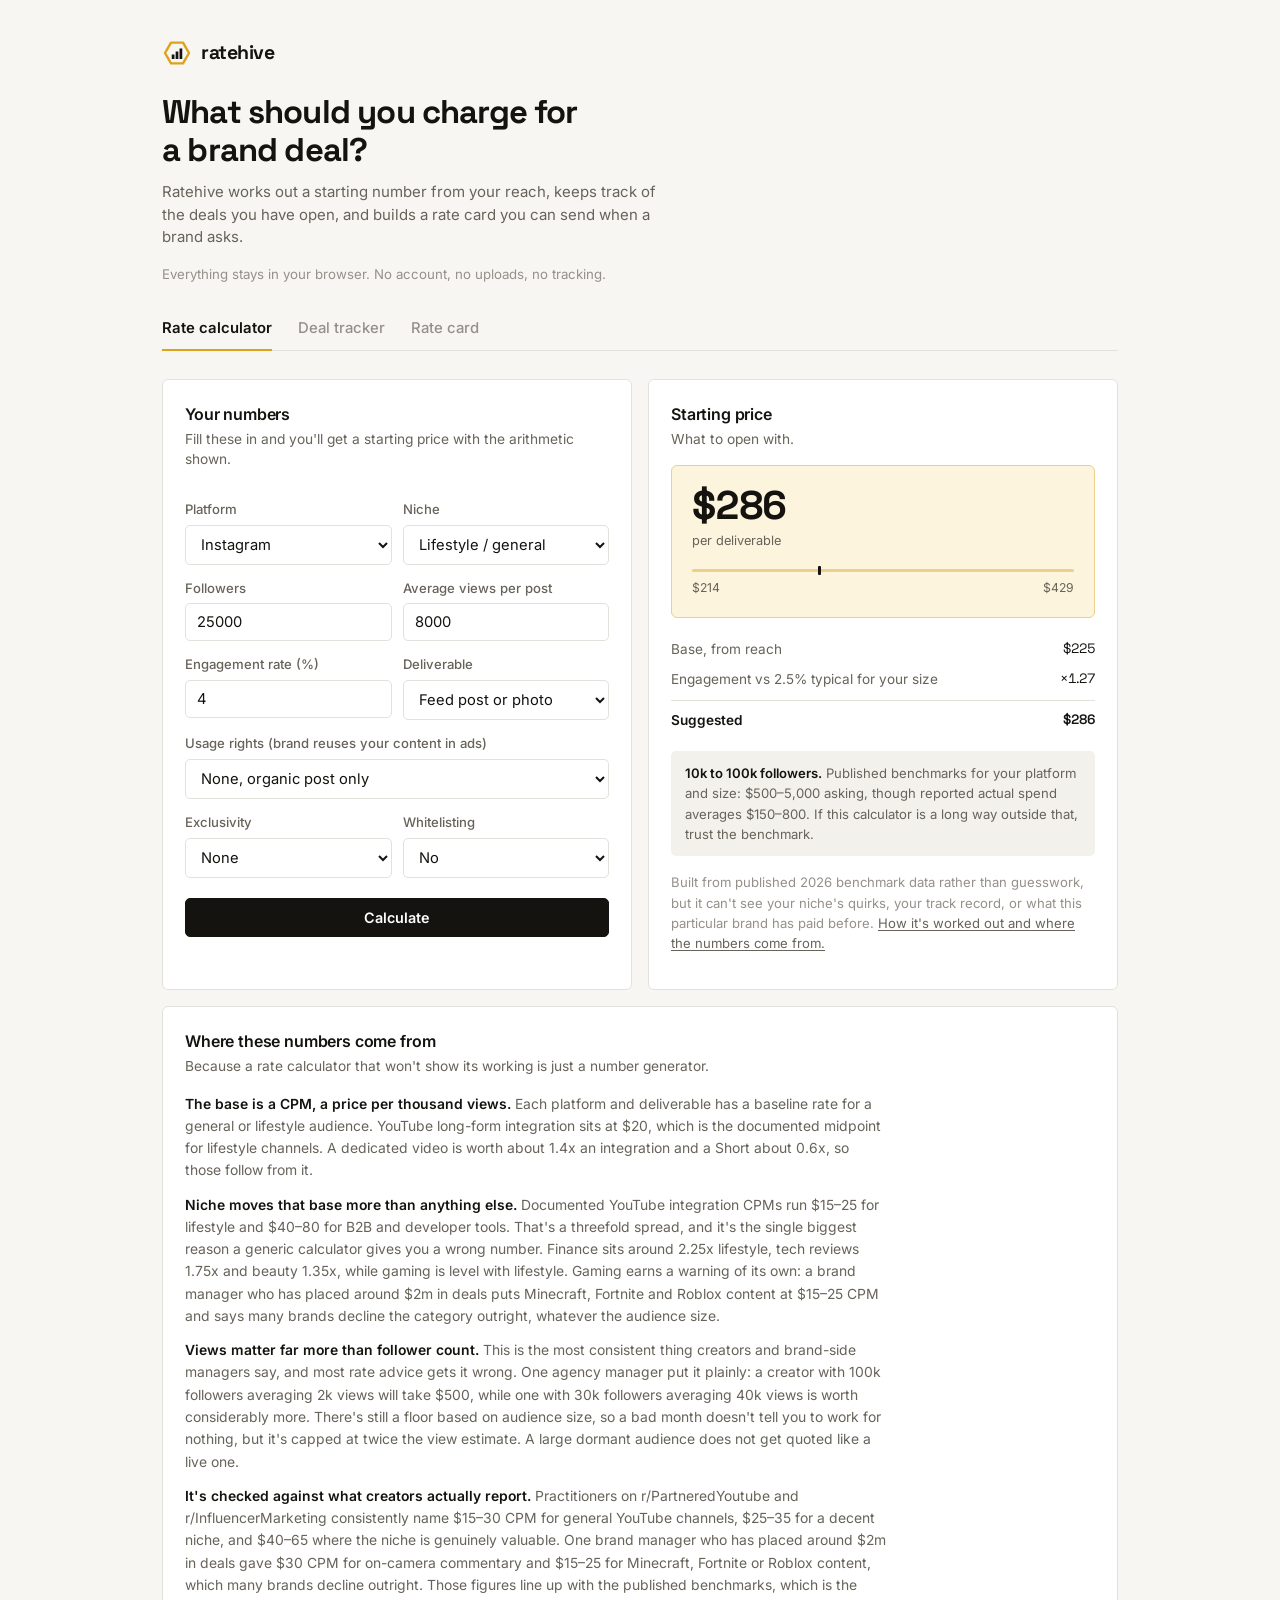
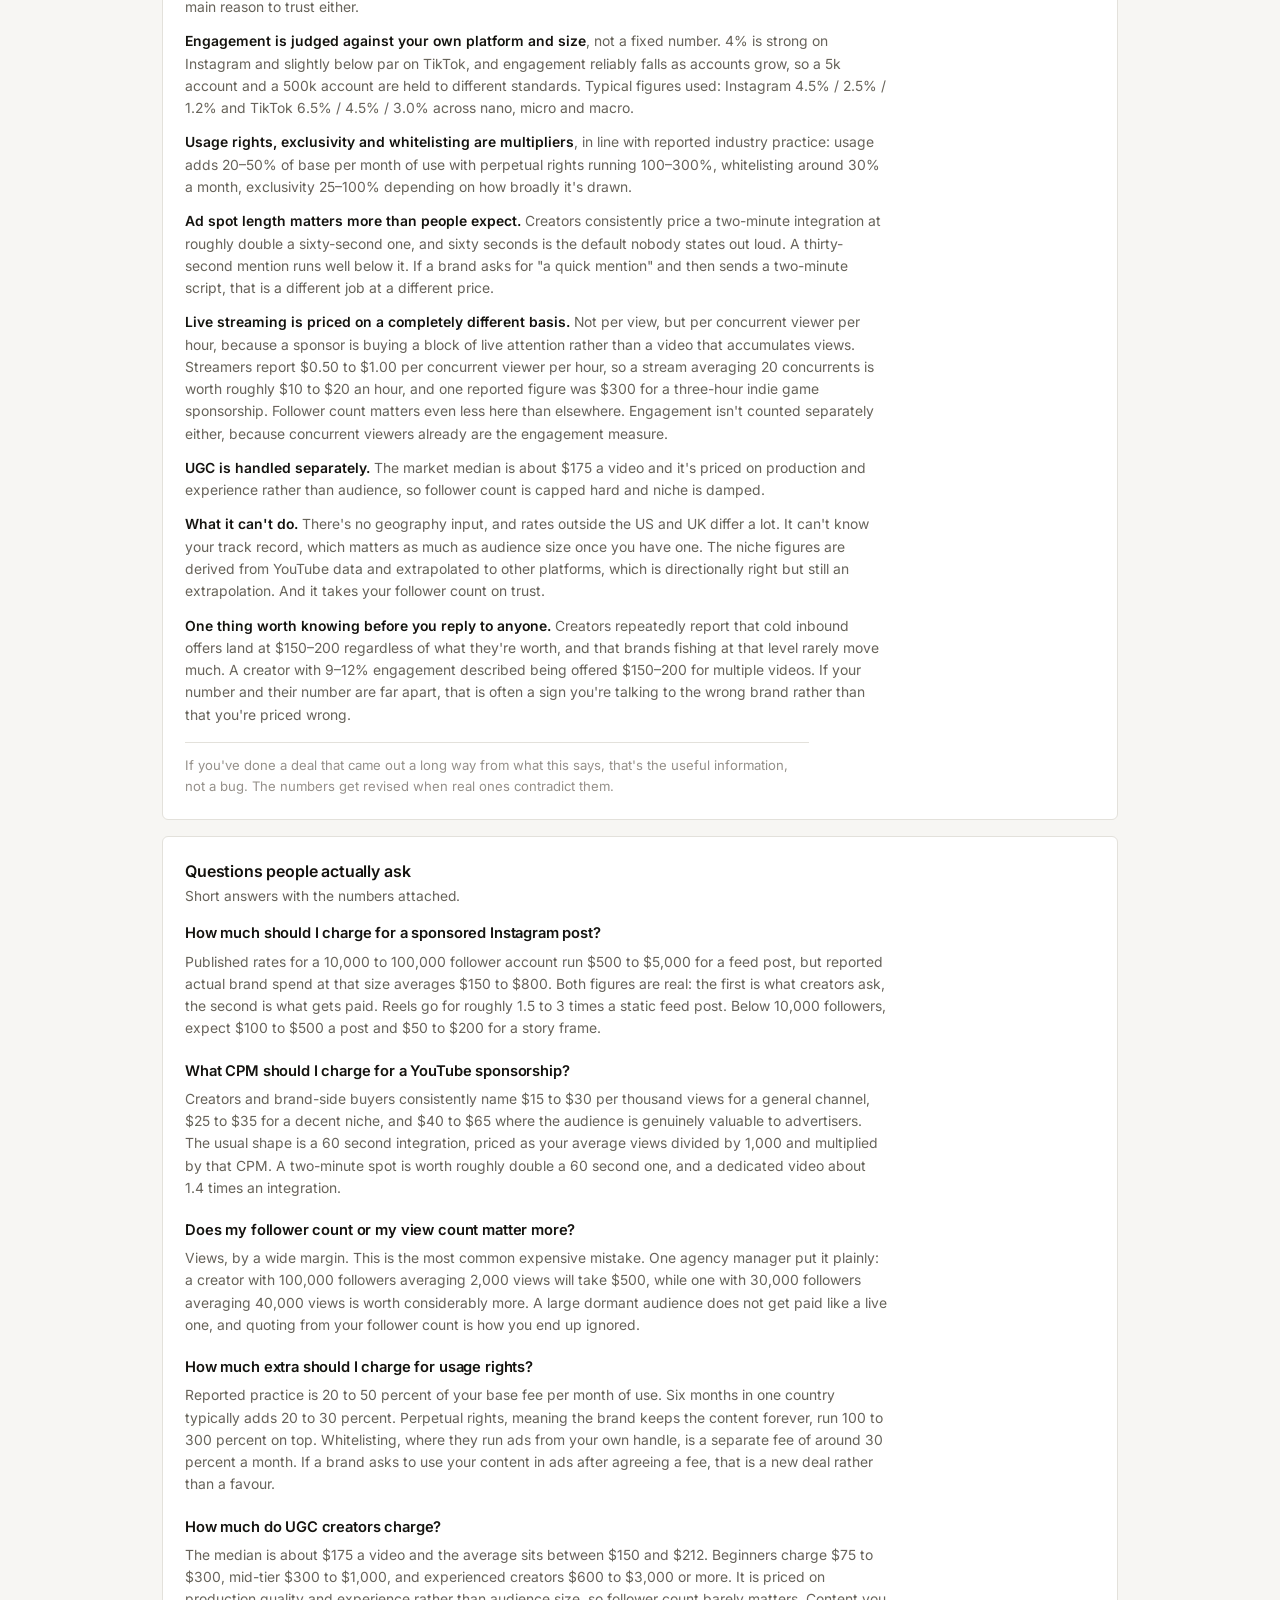
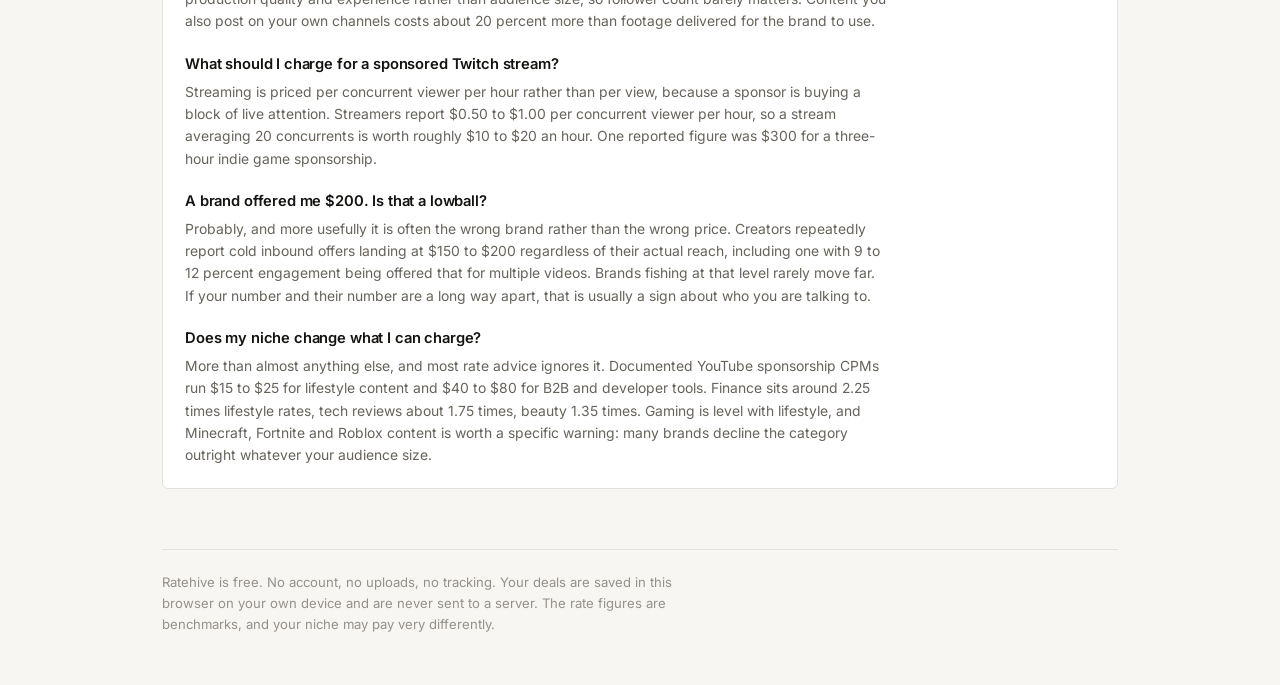
==== commit b7fb00ef: "Make the tool findable in search Search is the only acquisition channel that doesn't require an exis" ====
--- a/index.html
+++ b/index.html
@@ -4,7 +4,8 @@
 <meta charset="UTF-8">
 <meta name="viewport" content="width=device-width, initial-scale=1.0">
 <title>Ratehive · what to charge for a brand deal</title>
-<meta name="description" content="A free rate calculator, deal tracker and rate card generator for creators working with brands. No account, no uploads, everything stays in your browser.">
+<meta name="description" content="Free brand deal rate calculator for creators. Work out what to charge for a sponsored Instagram post, YouTube integration, TikTok video or Twitch stream, using real 2026 CPM benchmarks by niche. No account, nothing leaves your browser.">
+<link rel="canonical" href="https://ratehive.github.io/">
 
 <!-- Social preview. Absolute URLs are required here; relative paths are ignored by
      Facebook/LinkedIn/Discord crawlers. Update if the domain ever changes. -->
@@ -27,6 +28,70 @@
 <link rel="preconnect" href="https://fonts.googleapis.com">
 <link rel="preconnect" href="https://fonts.gstatic.com" crossorigin>
 <link href="https://fonts.googleapis.com/css2?family=Inter:wght@400;500;600;700&family=Space+Grotesk:wght@500;700&display=swap" rel="stylesheet">
+
+<!-- Structured data. The FAQ block mirrors the on-page questions verbatim, which is the
+     condition for it being eligible for a rich result rather than ignored. -->
+<script type="application/ld+json">
+{
+  "@context": "https://schema.org",
+  "@graph": [
+    {
+      "@type": "WebApplication",
+      "name": "Ratehive",
+      "url": "https://ratehive.github.io/",
+      "applicationCategory": "BusinessApplication",
+      "operatingSystem": "Any browser",
+      "description": "Free brand deal rate calculator, deal tracker and rate card generator for creators, built on published 2026 sponsorship benchmarks.",
+      "offers": { "@type": "Offer", "price": "0", "priceCurrency": "USD" },
+      "featureList": [
+        "Brand deal rate calculator with per-niche CPM benchmarks",
+        "Deal pipeline tracker with payment and overdue tracking",
+        "Rate card generator"
+      ]
+    },
+    {
+      "@type": "FAQPage",
+      "mainEntity": [
+        {
+          "@type": "Question",
+          "name": "How much should I charge for a sponsored Instagram post?",
+          "acceptedAnswer": { "@type": "Answer", "text": "Published rates for a 10,000 to 100,000 follower account run $500 to $5,000 for a feed post, but reported actual brand spend at that size averages $150 to $800. Reels go for roughly 1.5 to 3 times a static feed post. Below 10,000 followers, expect $100 to $500 a post and $50 to $200 for a story frame." }
+        },
+        {
+          "@type": "Question",
+          "name": "What CPM should I charge for a YouTube sponsorship?",
+          "acceptedAnswer": { "@type": "Answer", "text": "Creators and brand-side buyers consistently name $15 to $30 per thousand views for a general channel, $25 to $35 for a decent niche, and $40 to $65 where the audience is genuinely valuable to advertisers. A two-minute spot is worth roughly double a 60 second one, and a dedicated video about 1.4 times an integration." }
+        },
+        {
+          "@type": "Question",
+          "name": "Does my follower count or my view count matter more?",
+          "acceptedAnswer": { "@type": "Answer", "text": "Views, by a wide margin. A creator with 100,000 followers averaging 2,000 views will take around $500, while one with 30,000 followers averaging 40,000 views is worth considerably more. A large dormant audience does not get paid like a live one." }
+        },
+        {
+          "@type": "Question",
+          "name": "How much extra should I charge for usage rights?",
+          "acceptedAnswer": { "@type": "Answer", "text": "Reported practice is 20 to 50 percent of your base fee per month of use. Six months in one country typically adds 20 to 30 percent. Perpetual rights run 100 to 300 percent on top. Whitelisting, where ads run from your own handle, is a separate fee of around 30 percent a month." }
+        },
+        {
+          "@type": "Question",
+          "name": "How much do UGC creators charge?",
+          "acceptedAnswer": { "@type": "Answer", "text": "The median is about $175 a video and the average sits between $150 and $212. Beginners charge $75 to $300, mid-tier $300 to $1,000, and experienced creators $600 to $3,000 or more. It is priced on production quality rather than audience size." }
+        },
+        {
+          "@type": "Question",
+          "name": "What should I charge for a sponsored Twitch stream?",
+          "acceptedAnswer": { "@type": "Answer", "text": "Streaming is priced per concurrent viewer per hour rather than per view. Streamers report $0.50 to $1.00 per concurrent viewer per hour, so a stream averaging 20 concurrents is worth roughly $10 to $20 an hour." }
+        },
+        {
+          "@type": "Question",
+          "name": "Does my niche change what I can charge?",
+          "acceptedAnswer": { "@type": "Answer", "text": "More than almost anything else. Documented YouTube sponsorship CPMs run $15 to $25 for lifestyle content and $40 to $80 for B2B and developer tools. Finance sits around 2.25 times lifestyle rates, tech reviews about 1.75 times, beauty 1.35 times. Many brands decline Minecraft, Fortnite and Roblox content outright." }
+        }
+      ]
+    }
+  ]
+}
+</script>
 <style>
   :root{
     --bg:#f7f6f3; --paper:#ffffff; --sunk:#f2f1ec; --line:#e3e1db;
@@ -115,6 +180,8 @@
   .method strong{color:var(--ink);font-weight:600}
   .method .hint{font-size:.82rem;color:var(--ink-faint);border-top:1px solid var(--line);padding-top:12px;
     margin-top:16px}
+  .method h3{font-size:.92rem;font-weight:600;margin:20px 0 6px;letter-spacing:-.01em;color:var(--ink)}
+  .method h3:first-child{margin-top:0}
 
   table{width:100%;border-collapse:collapse}
   th,td{text-align:left;padding:11px 8px;border-bottom:1px solid var(--line);font-size:.88rem}
@@ -337,6 +404,65 @@
           information, not a bug. The numbers get revised when real ones contradict them.</p>
       </div>
     </div>
+
+    <div class="card" id="faq" style="margin-top:16px">
+      <h2>Questions people actually ask</h2>
+      <p class="lede">Short answers with the numbers attached.</p>
+      <div class="method">
+        <h3>How much should I charge for a sponsored Instagram post?</h3>
+        <p>Published rates for a 10,000 to 100,000 follower account run $500 to $5,000 for a feed post, but
+          reported actual brand spend at that size averages $150 to $800. Both figures are real: the first is
+          what creators ask, the second is what gets paid. Reels go for roughly 1.5 to 3 times a static feed
+          post. Below 10,000 followers, expect $100 to $500 a post and $50 to $200 for a story frame.</p>
+
+        <h3>What CPM should I charge for a YouTube sponsorship?</h3>
+        <p>Creators and brand-side buyers consistently name $15 to $30 per thousand views for a general channel,
+          $25 to $35 for a decent niche, and $40 to $65 where the audience is genuinely valuable to advertisers.
+          The usual shape is a 60 second integration, priced as your average views divided by 1,000 and multiplied
+          by that CPM. A two-minute spot is worth roughly double a 60 second one, and a dedicated video about 1.4
+          times an integration.</p>
+
+        <h3>Does my follower count or my view count matter more?</h3>
+        <p>Views, by a wide margin. This is the most common expensive mistake. One agency manager put it plainly:
+          a creator with 100,000 followers averaging 2,000 views will take $500, while one with 30,000 followers
+          averaging 40,000 views is worth considerably more. A large dormant audience does not get paid like a
+          live one, and quoting from your follower count is how you end up ignored.</p>
+
+        <h3>How much extra should I charge for usage rights?</h3>
+        <p>Reported practice is 20 to 50 percent of your base fee per month of use. Six months in one country
+          typically adds 20 to 30 percent. Perpetual rights, meaning the brand keeps the content forever, run
+          100 to 300 percent on top. Whitelisting, where they run ads from your own handle, is a separate fee of
+          around 30 percent a month. If a brand asks to use your content in ads after agreeing a fee, that is a
+          new deal rather than a favour.</p>
+
+        <h3>How much do UGC creators charge?</h3>
+        <p>The median is about $175 a video and the average sits between $150 and $212. Beginners charge $75 to
+          $300, mid-tier $300 to $1,000, and experienced creators $600 to $3,000 or more. It is priced on
+          production quality and experience rather than audience size, so follower count barely matters. Content
+          you also post on your own channels costs about 20 percent more than footage delivered for the brand to
+          use.</p>
+
+        <h3>What should I charge for a sponsored Twitch stream?</h3>
+        <p>Streaming is priced per concurrent viewer per hour rather than per view, because a sponsor is buying a
+          block of live attention. Streamers report $0.50 to $1.00 per concurrent viewer per hour, so a stream
+          averaging 20 concurrents is worth roughly $10 to $20 an hour. One reported figure was $300 for a
+          three-hour indie game sponsorship.</p>
+
+        <h3>A brand offered me $200. Is that a lowball?</h3>
+        <p>Probably, and more usefully it is often the wrong brand rather than the wrong price. Creators
+          repeatedly report cold inbound offers landing at $150 to $200 regardless of their actual reach, including
+          one with 9 to 12 percent engagement being offered that for multiple videos. Brands fishing at that level
+          rarely move far. If your number and their number are a long way apart, that is usually a sign about who
+          you are talking to.</p>
+
+        <h3>Does my niche change what I can charge?</h3>
+        <p>More than almost anything else, and most rate advice ignores it. Documented YouTube sponsorship CPMs
+          run $15 to $25 for lifestyle content and $40 to $80 for B2B and developer tools. Finance sits around
+          2.25 times lifestyle rates, tech reviews about 1.75 times, beauty 1.35 times. Gaming is level with
+          lifestyle, and Minecraft, Fortnite and Roblox content is worth a specific warning: many brands decline
+          the category outright whatever your audience size.</p>
+      </div>
+    </div>
   </section>
 
   <!-- ============ DEAL TRACKER ============ -->
@@ -535,6 +661,16 @@
 function fmt(n){return '$'+Math.round(n).toLocaleString();}
 function tierOf(f){ return f < 10000 ? 'nano' : (f < 100000 ? 'micro' : 'macro'); }
 function clamp(v,lo,hi){ return Math.max(lo, Math.min(hi, v)); }
+// A blank field and a typed 0 mean different things, and reading both as 0 quietly
+// priced a dead account like an average one. Blank means "I don't know", so the
+// calculator falls back to a neutral assumption and says on screen that it did.
+// A typed 0 is a real zero and gets priced as one.
+function numOrBlank(id){
+  const raw=document.getElementById(id).value.trim();
+  if(raw==='') return null;
+  const n=+raw;
+  return Number.isFinite(n) ? n : null;
+}
 
 function calcRate(){
   const p=document.getElementById('platform').value;
@@ -542,8 +678,10 @@
   // rather than zeroing the whole base out.
   const niche=+document.getElementById('niche').value || 1;
   const followers=+document.getElementById('followers').value||0;
-  const views=+document.getElementById('views').value||0;
-  const eng=+document.getElementById('eng').value||0;
+  const viewsGiven=numOrBlank('views');
+  const views=viewsGiven ?? 0;
+  const engGiven=numOrBlank('eng');
+  const eng=engGiven ?? 0;
   const del=document.getElementById('deliverable').value;
   const usage=+document.getElementById('usage').value;
   const excl=+document.getElementById('excl').value;
@@ -552,6 +690,7 @@
   const duration=+document.getElementById('duration').value || 1;
   const tier=tierOf(followers);
   let base, note='', nicheApplied=niche, durationUsed=1;
+  const caveats=[];
 
   if(isStream(p)){
     const spec = STREAM_DELIVERABLES[del] || STREAM_DELIVERABLES.stream2;
@@ -574,7 +713,8 @@
     // its view count, not its sub count. So the audience-size figure is capped at
     // twice the view estimate: it still cushions a bad month, but it can't quote a
     // 330k-follower account with 8k views as if it were worth $3,000.
-    if(views > 0) byFollowers = Math.min(byFollowers, byViews * 2);
+    if(viewsGiven !== null) byFollowers = Math.min(byFollowers, byViews * 2);
+    else caveats.push('No view figure, so this is priced on followers alone. Views move a rate far more than follower count, so add yours for a closer number.');
     base = Math.max(byViews, byFollowers);
     // Creators consistently price a two-minute integration at about double a
     // sixty-second one, so spot length is a real multiplier rather than a detail.
@@ -582,7 +722,9 @@
   }
 
   const engBase = (ENG_BASE[p] || ENG_BASE.ig)[tier];
-  const engRatio = eng > 0 ? eng/engBase : 1;
+  const engRatio = engGiven === null ? 1 : eng/engBase;
+  if(engGiven === null && !isStream(p))
+    caveats.push('No engagement rate, so this assumes you perform about average for your size.');
   const engRaw = clamp(0.55 + 0.45*engRatio, 0.8, 1.45);
   const engMult = 1 + (engRaw - 1) * (ENG_WEIGHT[p] ?? 1);
 
@@ -604,6 +746,7 @@
 
   const rows=[];
   if(note) rows.push('<div class="line"><span>'+note+'</span><span></span></div>');
+  caveats.forEach(c => rows.push('<div class="line"><span>'+c+'</span><span></span></div>'));
   rows.push('<div class="line"><span>Base, from reach</span><span>'+fmt(base)+'</span></div>');
   if(del!=='ugc' && niche!==1)
     rows.push('<div class="line"><span>Niche, already in the base</span><span>&times;'+niche.toFixed(2)+'</span></div>');
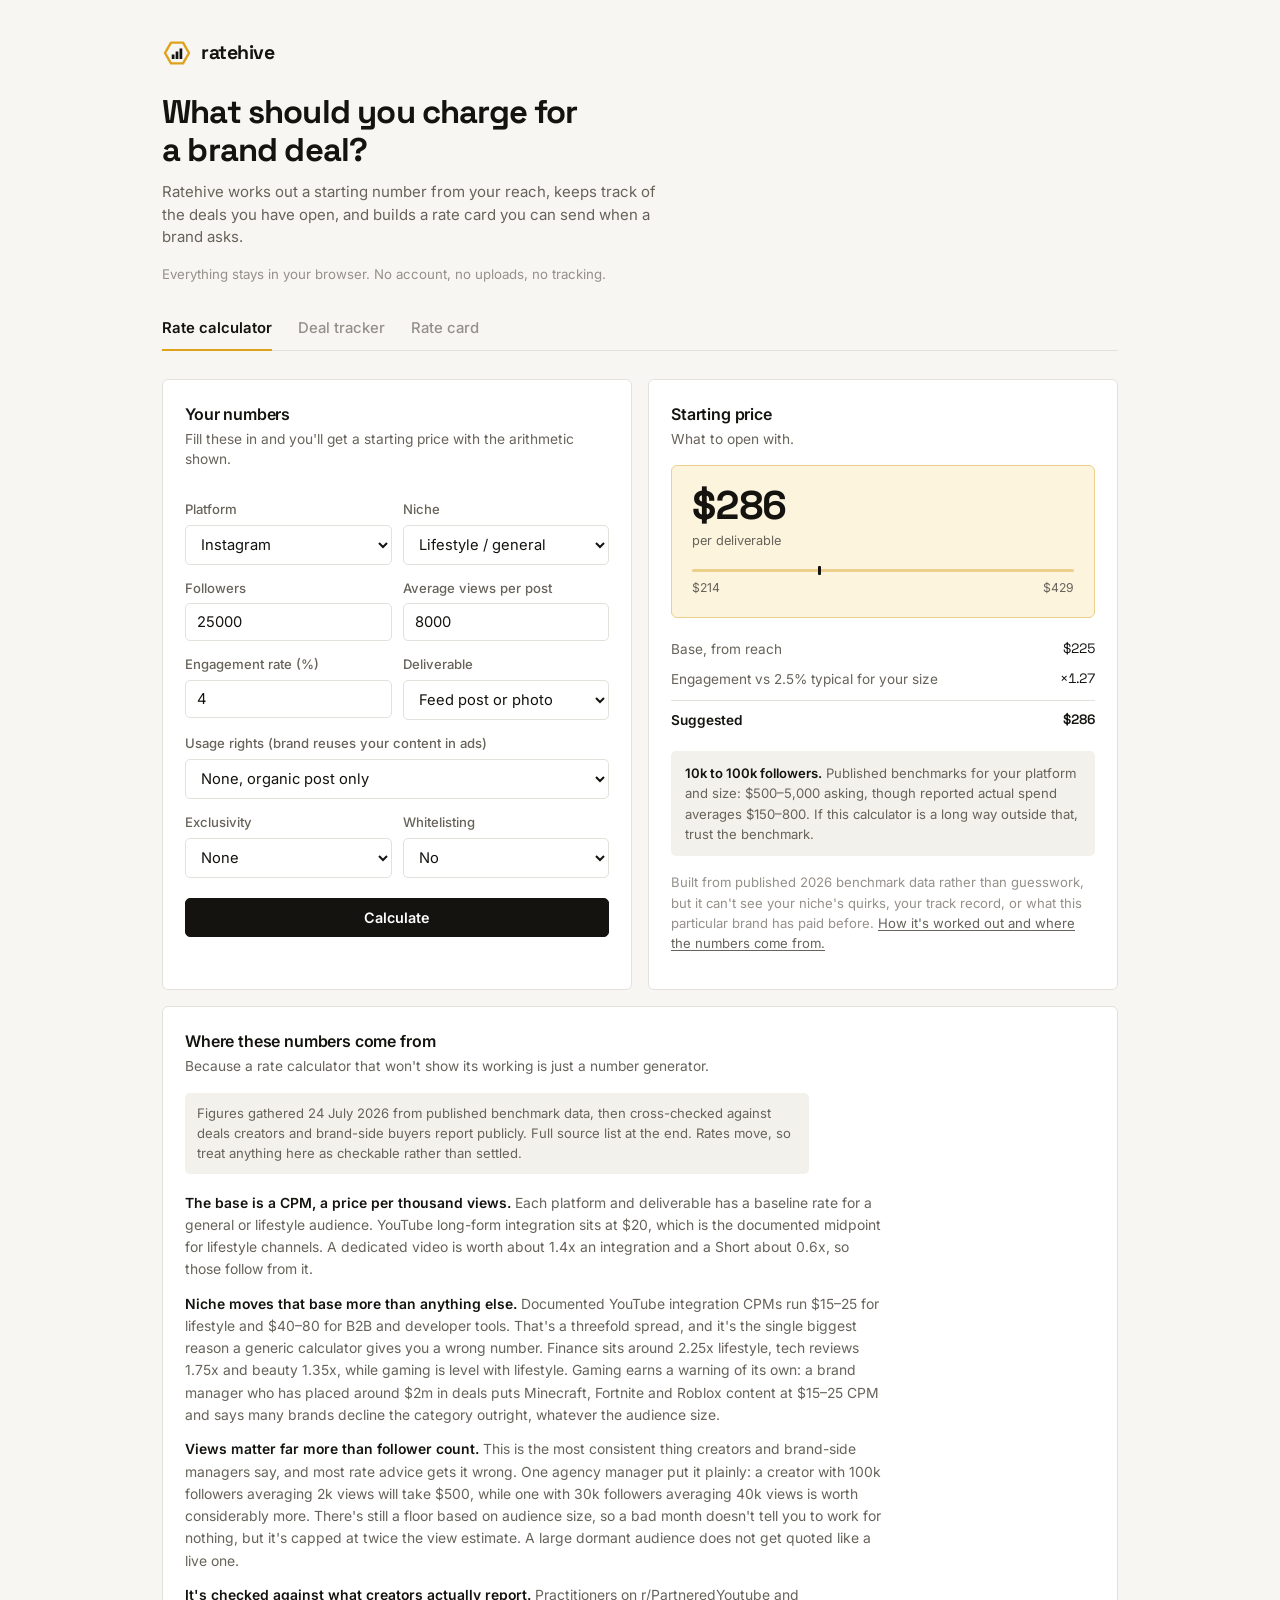
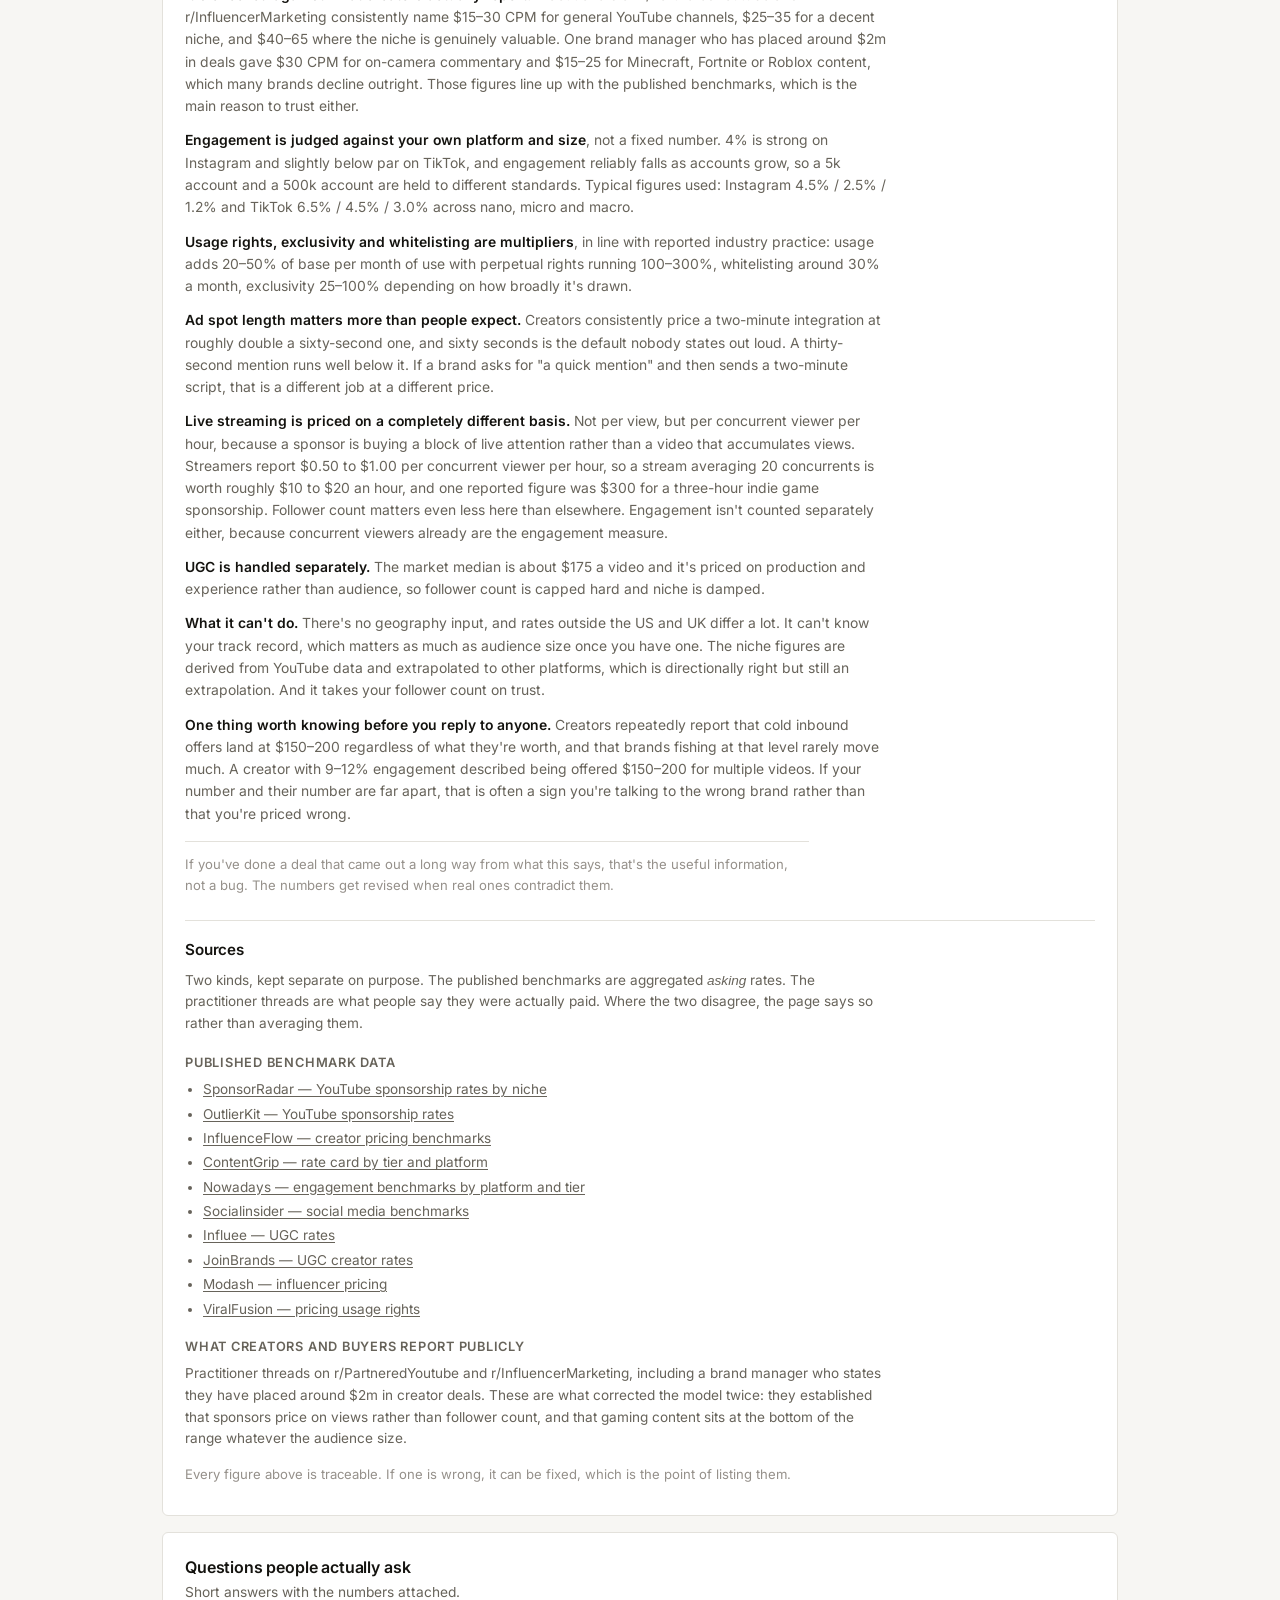
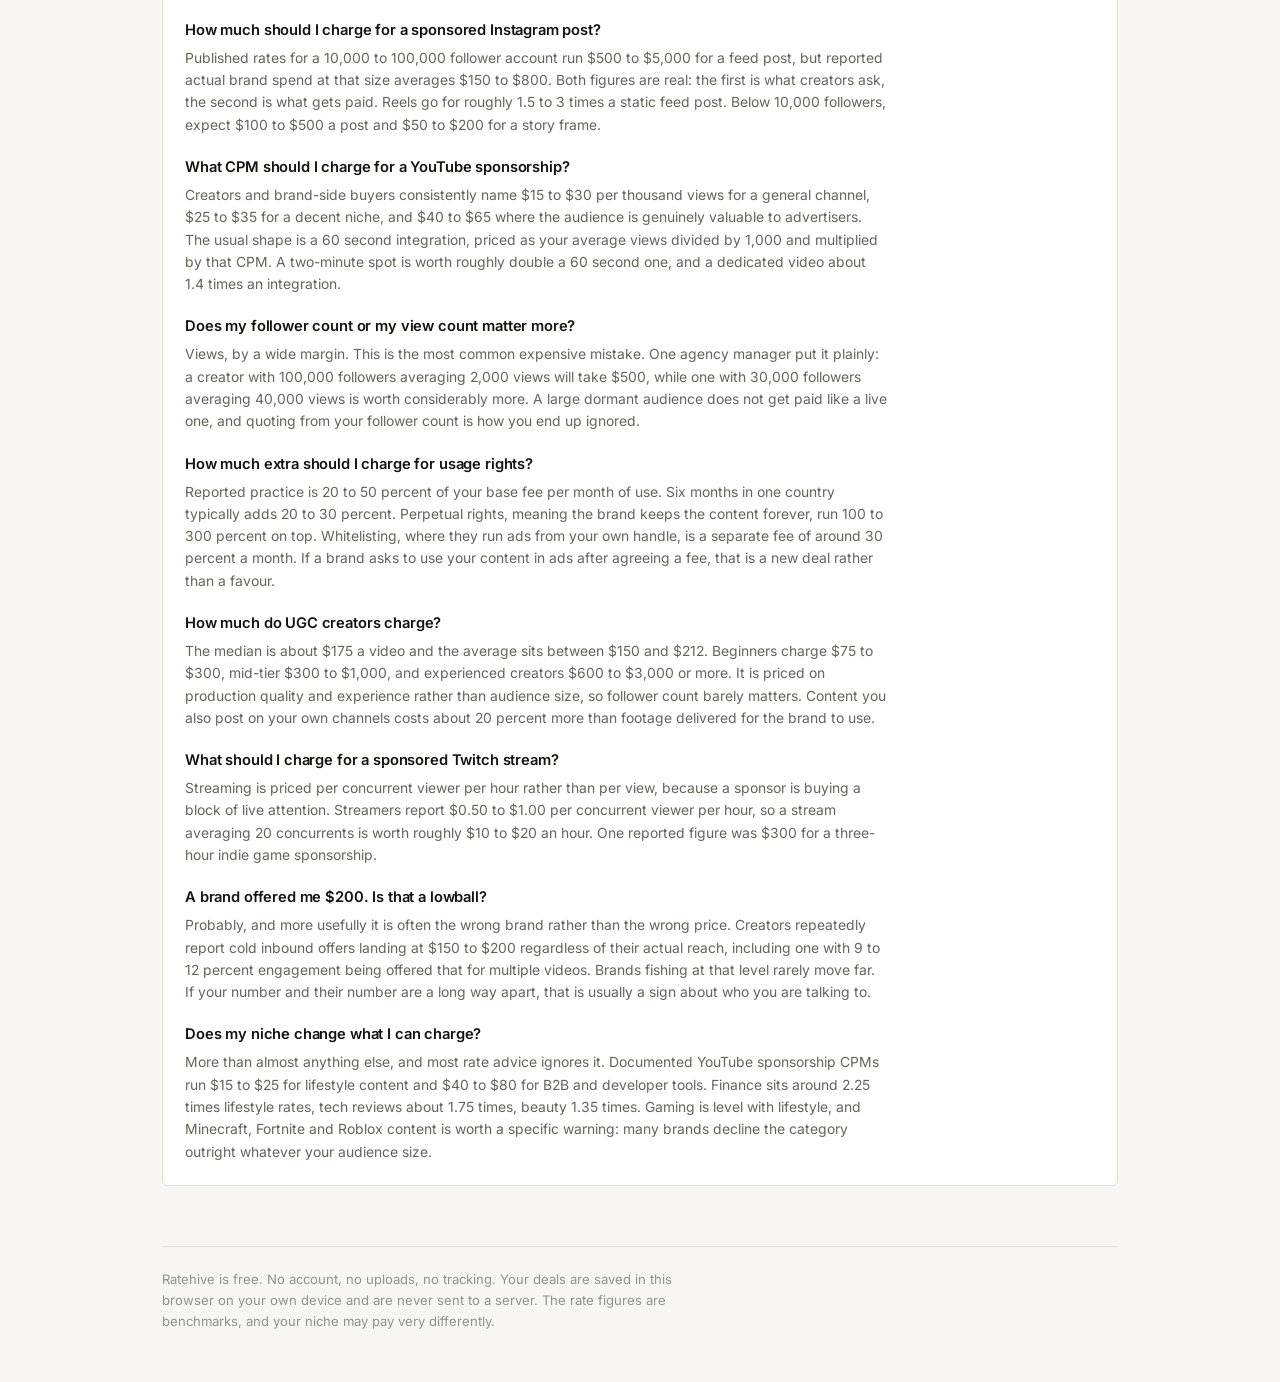
==== commit ebf63d8c: "Make the figures checkable: dated, attributed, sourced Undated benchmark numbers are weak as a citat" ====
--- a/index.html
+++ b/index.html
@@ -41,8 +41,12 @@
       "url": "https://ratehive.github.io/",
       "applicationCategory": "BusinessApplication",
       "operatingSystem": "Any browser",
-      "description": "Free brand deal rate calculator, deal tracker and rate card generator for creators, built on published 2026 sponsorship benchmarks.",
+      "description": "Free brand deal rate calculator, deal tracker and rate card generator for creators, built on published 2026 sponsorship benchmarks cross-checked against creator-reported deals.",
       "offers": { "@type": "Offer", "price": "0", "priceCurrency": "USD" },
+      "datePublished": "2026-07-24",
+      "dateModified": "2026-08-04",
+      "isAccessibleForFree": true,
+      "browserRequirements": "Requires JavaScript. No account needed.",
       "featureList": [
         "Brand deal rate calculator with per-niche CPM benchmarks",
         "Deal pipeline tracker with payment and overdue tracking",
@@ -182,6 +186,18 @@
     margin-top:16px}
   .method h3{font-size:.92rem;font-weight:600;margin:20px 0 6px;letter-spacing:-.01em;color:var(--ink)}
   .method h3:first-child{margin-top:0}
+  .stamp{font-size:.82rem;color:var(--ink-soft);margin:0 0 18px;padding:10px 12px;background:var(--sunk);
+    border-radius:5px;line-height:1.55;max-width:78ch}
+  .sources{margin-top:24px;padding-top:18px;border-top:1px solid var(--line)}
+  .sources h3{font-size:.95rem;font-weight:600;margin:0 0 8px;letter-spacing:-.01em}
+  .sources h4{font-size:.8rem;font-weight:600;margin:18px 0 7px;color:var(--ink-soft);
+    text-transform:uppercase;letter-spacing:.06em}
+  .sources p{font-size:.85rem;color:var(--ink-soft);margin:0 0 8px;line-height:1.6;max-width:78ch}
+  .sources ul{margin:0;padding-left:18px}
+  .sources li{font-size:.85rem;color:var(--ink-soft);margin-bottom:4px;line-height:1.5}
+  .sources a{color:var(--ink-soft);text-decoration:underline;text-underline-offset:2px}
+  .sources a:hover{color:var(--ink)}
+  .sources .hint{font-size:.82rem;color:var(--ink-faint);margin-top:14px}
 
   table{width:100%;border-collapse:collapse}
   th,td{text-align:left;padding:11px 8px;border-bottom:1px solid var(--line);font-size:.88rem}
@@ -337,6 +353,9 @@
     <div class="card" id="method" style="margin-top:16px">
       <h2>Where these numbers come from</h2>
       <p class="lede">Because a rate calculator that won't show its working is just a number generator.</p>
+      <p class="stamp">Figures gathered 24 July 2026 from published benchmark data, then cross-checked against
+        deals creators and brand-side buyers report publicly. Full source list at the end. Rates move, so treat
+        anything here as checkable rather than settled.</p>
       <div class="method">
         <p><strong>The base is a CPM, a price per thousand views.</strong> Each platform and deliverable has a
           baseline rate for a general or lifestyle audience. YouTube long-form integration sits at $20, which is
@@ -402,6 +421,36 @@
 
         <p class="hint">If you've done a deal that came out a long way from what this says, that's the useful
           information, not a bug. The numbers get revised when real ones contradict them.</p>
+      </div>
+
+      <div class="sources">
+        <h3>Sources</h3>
+        <p>Two kinds, kept separate on purpose. The published benchmarks are aggregated <em>asking</em> rates.
+          The practitioner threads are what people say they were actually paid. Where the two disagree, the page
+          says so rather than averaging them.</p>
+
+        <h4>Published benchmark data</h4>
+        <ul>
+          <li><a href="https://sponsorradar.com/insights/youtube-sponsorship-rates-what-brands-should-pay" rel="nofollow noopener" target="_blank">SponsorRadar — YouTube sponsorship rates by niche</a></li>
+          <li><a href="https://outlierkit.com/resources/youtube-sponsorship-rates/" rel="nofollow noopener" target="_blank">OutlierKit — YouTube sponsorship rates</a></li>
+          <li><a href="https://influenceflow.io/resources/influencer-pricing-benchmarks-complete-2026-guide-to-creator-rates/" rel="nofollow noopener" target="_blank">InfluenceFlow — creator pricing benchmarks</a></li>
+          <li><a href="https://www.contentgrip.com/influencer-marketing-rate-card/" rel="nofollow noopener" target="_blank">ContentGrip — rate card by tier and platform</a></li>
+          <li><a href="https://nowadays.media/blog/influencer-engagement-rate-benchmarks-2026-by-platform-niche-follower-tier/" rel="nofollow noopener" target="_blank">Nowadays — engagement benchmarks by platform and tier</a></li>
+          <li><a href="https://www.socialinsider.io/social-media-benchmarks" rel="nofollow noopener" target="_blank">Socialinsider — social media benchmarks</a></li>
+          <li><a href="https://influee.co/blog/ugc-price" rel="nofollow noopener" target="_blank">Influee — UGC rates</a></li>
+          <li><a href="https://joinbrands.com/blog/ugc-creator-rates/" rel="nofollow noopener" target="_blank">JoinBrands — UGC creator rates</a></li>
+          <li><a href="https://www.modash.io/blog/influencer-pricing" rel="nofollow noopener" target="_blank">Modash — influencer pricing</a></li>
+          <li><a href="https://www.viralfusion.io/blog/influencer-usage-rights-in-2026-how-to-price-negotiate-and-avoid-costly-overuse" rel="nofollow noopener" target="_blank">ViralFusion — pricing usage rights</a></li>
+        </ul>
+
+        <h4>What creators and buyers report publicly</h4>
+        <p>Practitioner threads on r/PartneredYoutube and r/InfluencerMarketing, including a brand manager who
+          states they have placed around $2m in creator deals. These are what corrected the model twice: they
+          established that sponsors price on views rather than follower count, and that gaming content sits at
+          the bottom of the range whatever the audience size.</p>
+
+        <p class="hint">Every figure above is traceable. If one is wrong, it can be fixed, which is the point of
+          listing them.</p>
       </div>
     </div>
 
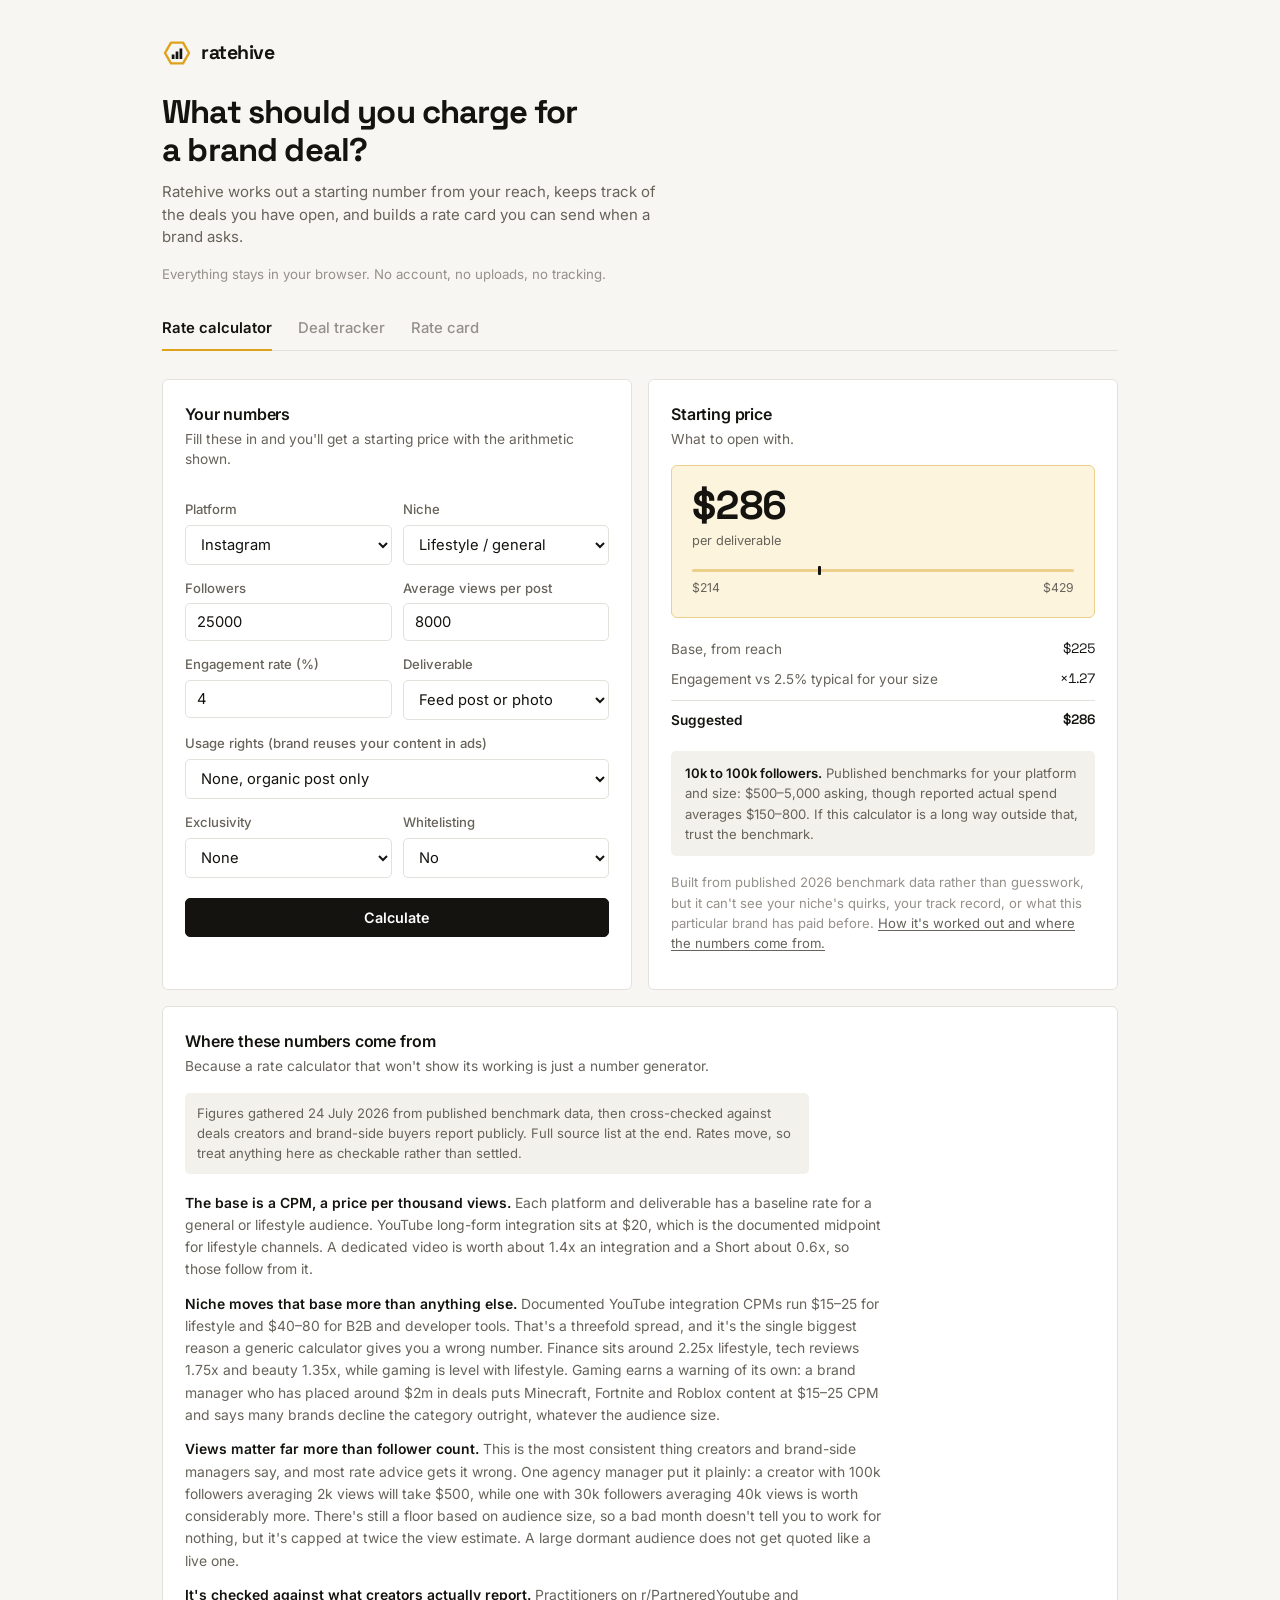
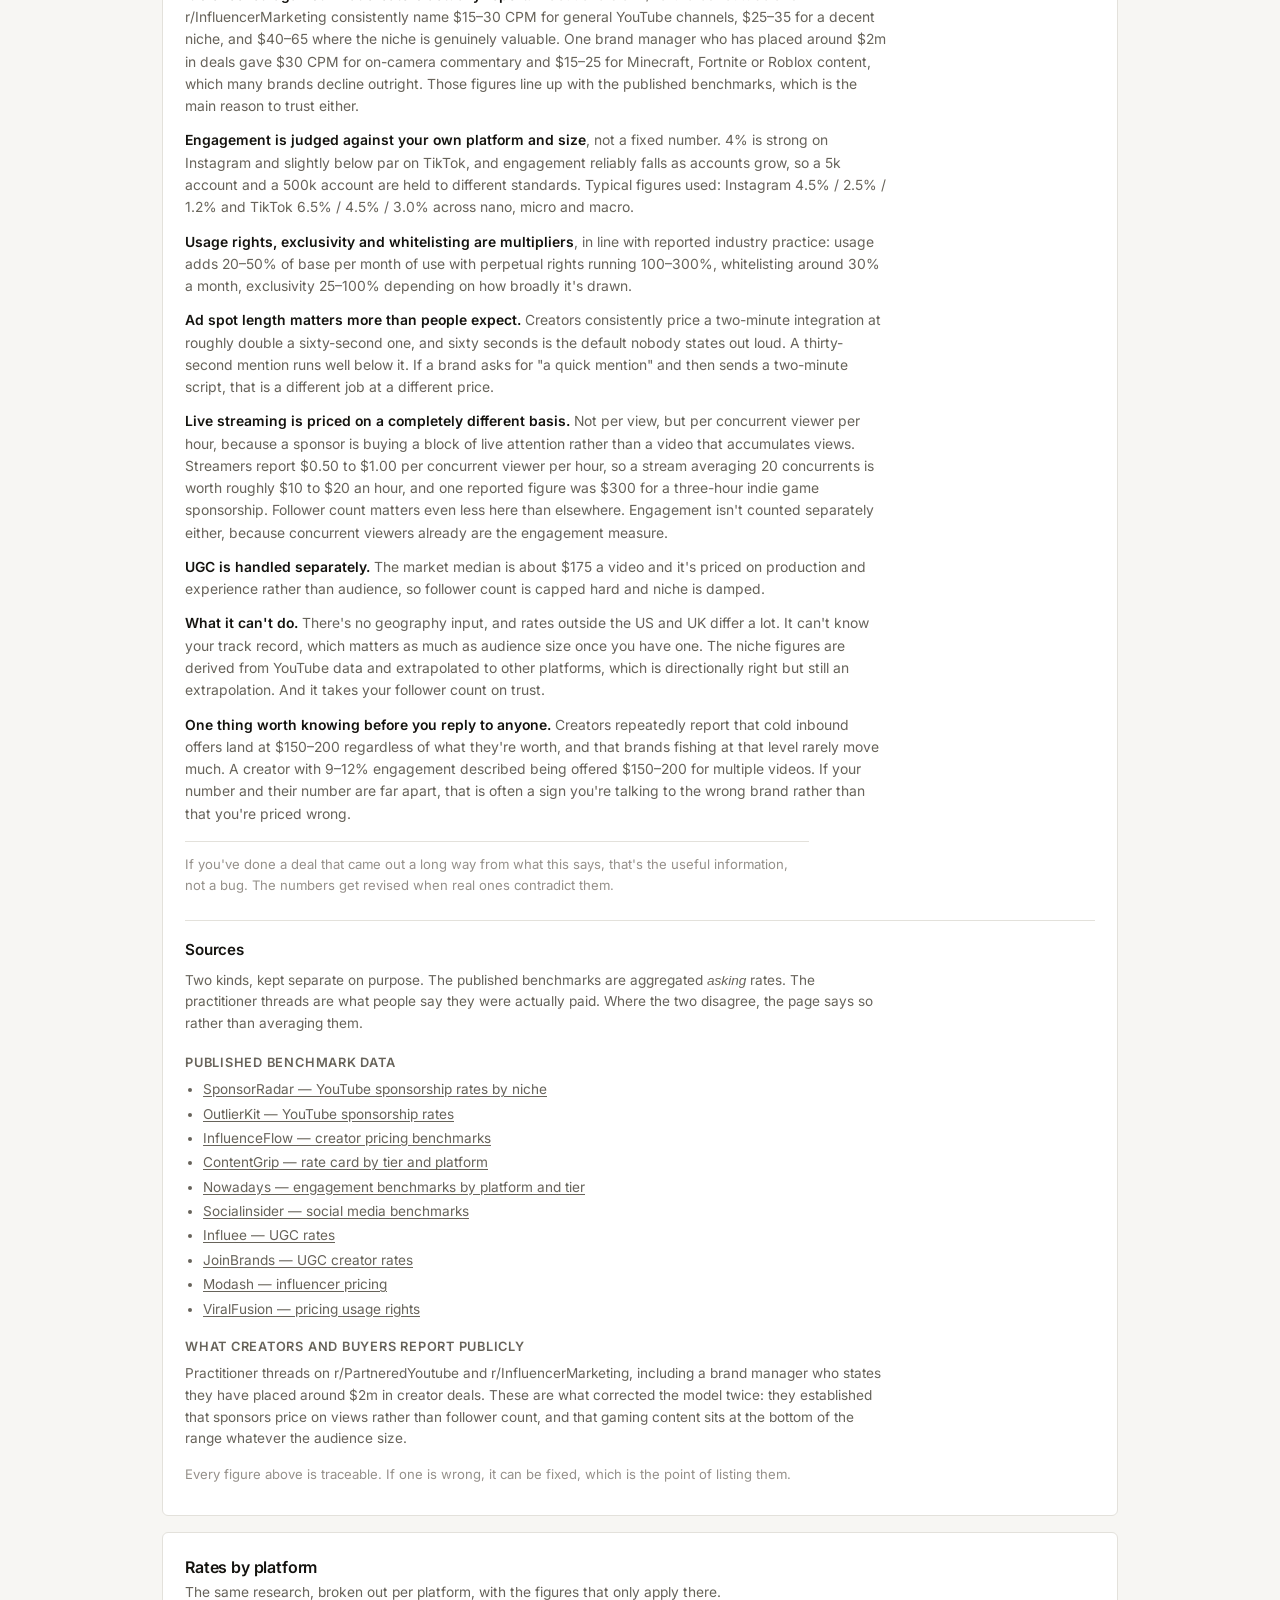
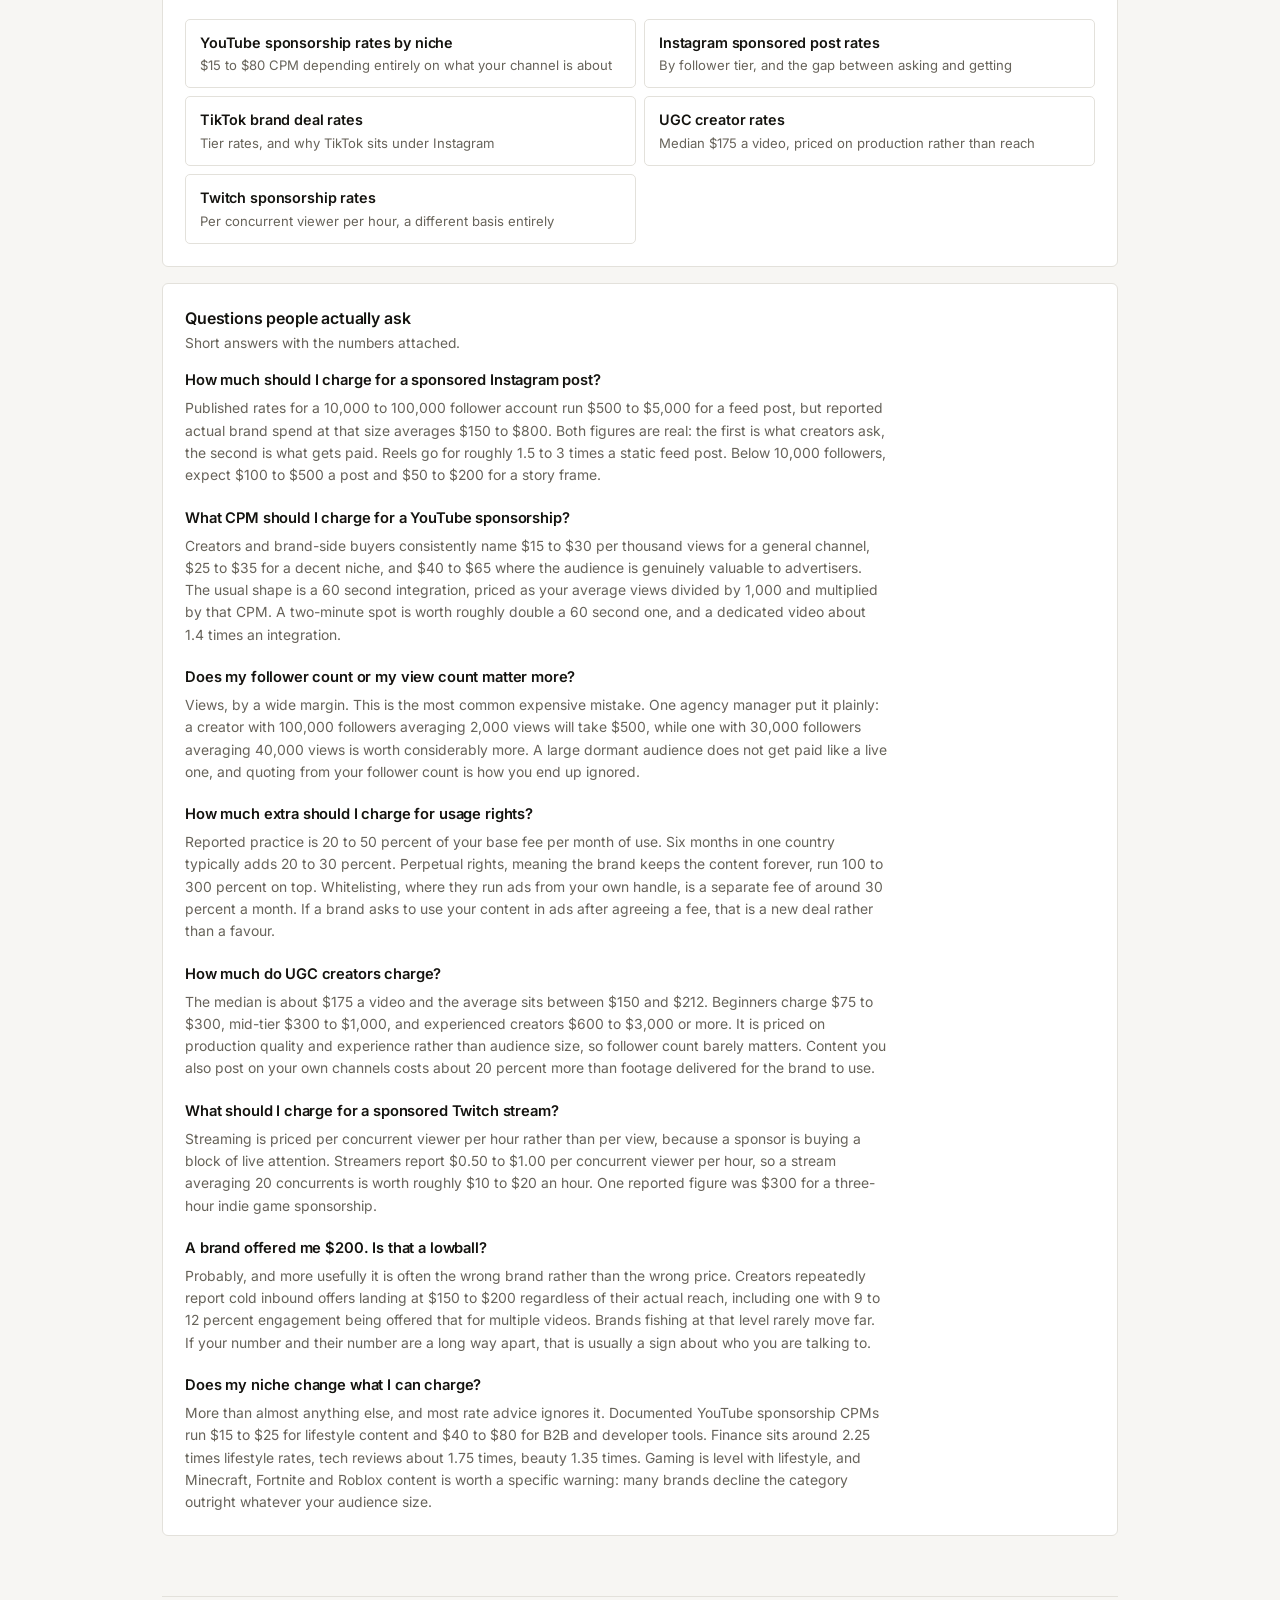
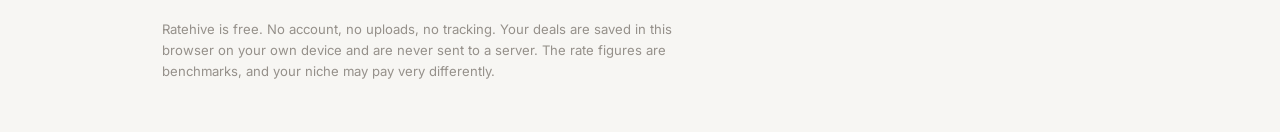
==== commit 8cbe6792: "Add five per-platform rate guides One page each for YouTube, Instagram, TikTok, UGC and Twitch. Sear" ====
--- a/index.html
+++ b/index.html
@@ -198,6 +198,13 @@
   .sources a{color:var(--ink-soft);text-decoration:underline;text-underline-offset:2px}
   .sources a:hover{color:var(--ink)}
   .sources .hint{font-size:.82rem;color:var(--ink-faint);margin-top:14px}
+  .guidelinks{display:grid;gap:8px}
+  @media(min-width:700px){.guidelinks{grid-template-columns:1fr 1fr}}
+  .guidelinks a{display:block;padding:12px 14px;border:1px solid var(--line);border-radius:5px;
+    text-decoration:none;background:var(--paper)}
+  .guidelinks a:hover{border-color:var(--accent)}
+  .guidelinks strong{display:block;font-size:.9rem;font-weight:600;color:var(--ink);letter-spacing:-.01em}
+  .guidelinks span{display:block;font-size:.82rem;color:var(--ink-soft);margin-top:3px;line-height:1.45}
 
   table{width:100%;border-collapse:collapse}
   th,td{text-align:left;padding:11px 8px;border-bottom:1px solid var(--line);font-size:.88rem}
@@ -454,6 +461,23 @@
       </div>
     </div>
 
+    <div class="card" id="guides" style="margin-top:16px">
+      <h2>Rates by platform</h2>
+      <p class="lede">The same research, broken out per platform, with the figures that only apply there.</p>
+      <div class="guidelinks">
+        <a href="/youtube/"><strong>YouTube sponsorship rates by niche</strong>
+          <span>$15 to $80 CPM depending entirely on what your channel is about</span></a>
+        <a href="/instagram/"><strong>Instagram sponsored post rates</strong>
+          <span>By follower tier, and the gap between asking and getting</span></a>
+        <a href="/tiktok/"><strong>TikTok brand deal rates</strong>
+          <span>Tier rates, and why TikTok sits under Instagram</span></a>
+        <a href="/ugc/"><strong>UGC creator rates</strong>
+          <span>Median $175 a video, priced on production rather than reach</span></a>
+        <a href="/twitch/"><strong>Twitch sponsorship rates</strong>
+          <span>Per concurrent viewer per hour, a different basis entirely</span></a>
+      </div>
+    </div>
+
     <div class="card" id="faq" style="margin-top:16px">
       <h2>Questions people actually ask</h2>
       <p class="lede">Short answers with the numbers attached.</p>
@@ -818,6 +842,27 @@
     '<strong>'+tierWord+'.</strong> Published benchmarks for your platform and size: '+
     ((BENCH[p]||BENCH.ig)[tier])+'. If this calculator is a long way outside that, trust the benchmark.';
 }
+// The per-platform guide pages link in with ?platform=yt etc, so someone arriving
+// from "youtube sponsorship rates" lands on a calculator already set to YouTube
+// rather than to Instagram. Anything unrecognised is ignored.
+(function applyUrlParams(){
+  const p = new URLSearchParams(location.search);
+  const platform = p.get('platform');
+  const niche = p.get('niche');
+  const el = id => document.getElementById(id);
+  if (platform && [...el('platform').options].some(o => o.value === platform)) {
+    el('platform').value = platform;
+    // Streaming swaps the deliverable list and relabels the view field, so the
+    // UI has to resync before any deliverable from the URL is applied.
+    syncPlatformUI();
+    const deliverable = p.get('deliverable');
+    if (deliverable && [...el('deliverable').options].some(o => o.value === deliverable)) {
+      el('deliverable').value = deliverable;
+    }
+  }
+  if (niche && [...el('niche').options].some(o => o.value === niche)) el('niche').value = niche;
+})();
+
 syncPlatformUI();
 calcRate();
 
